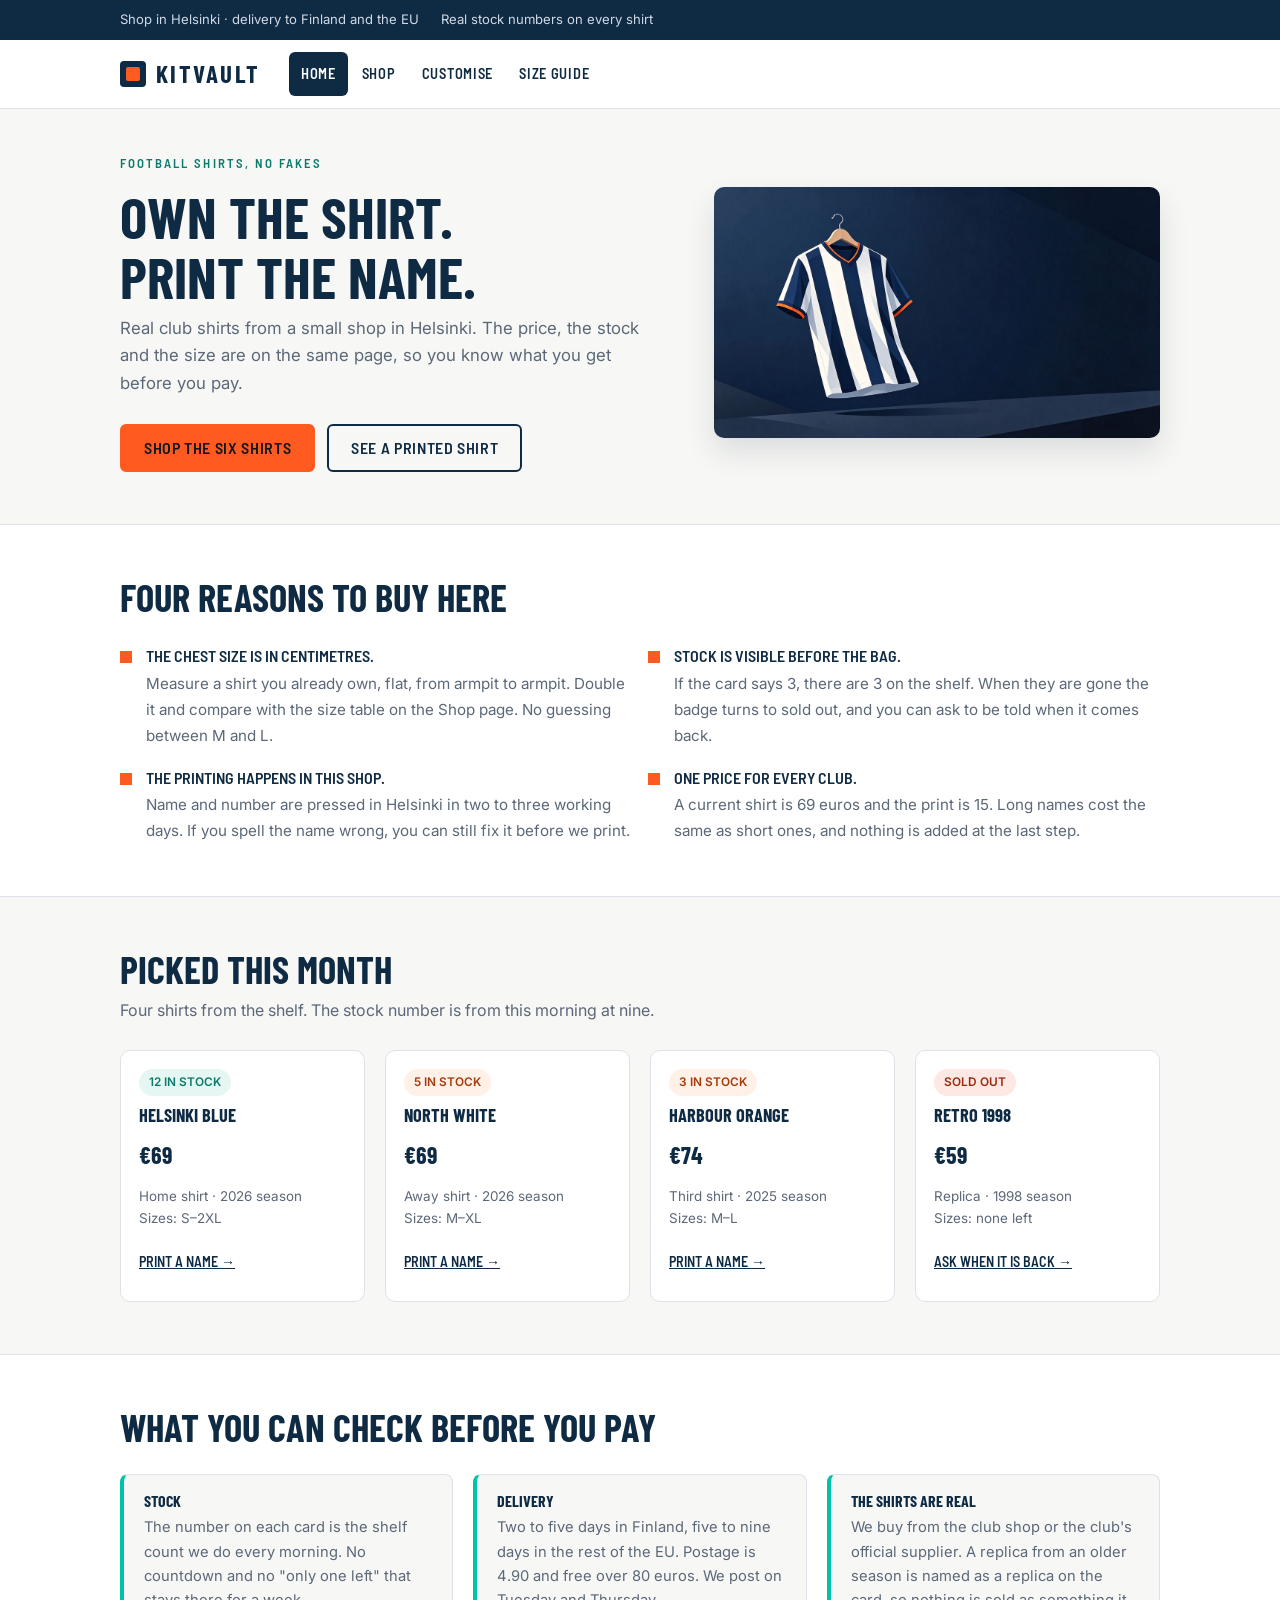
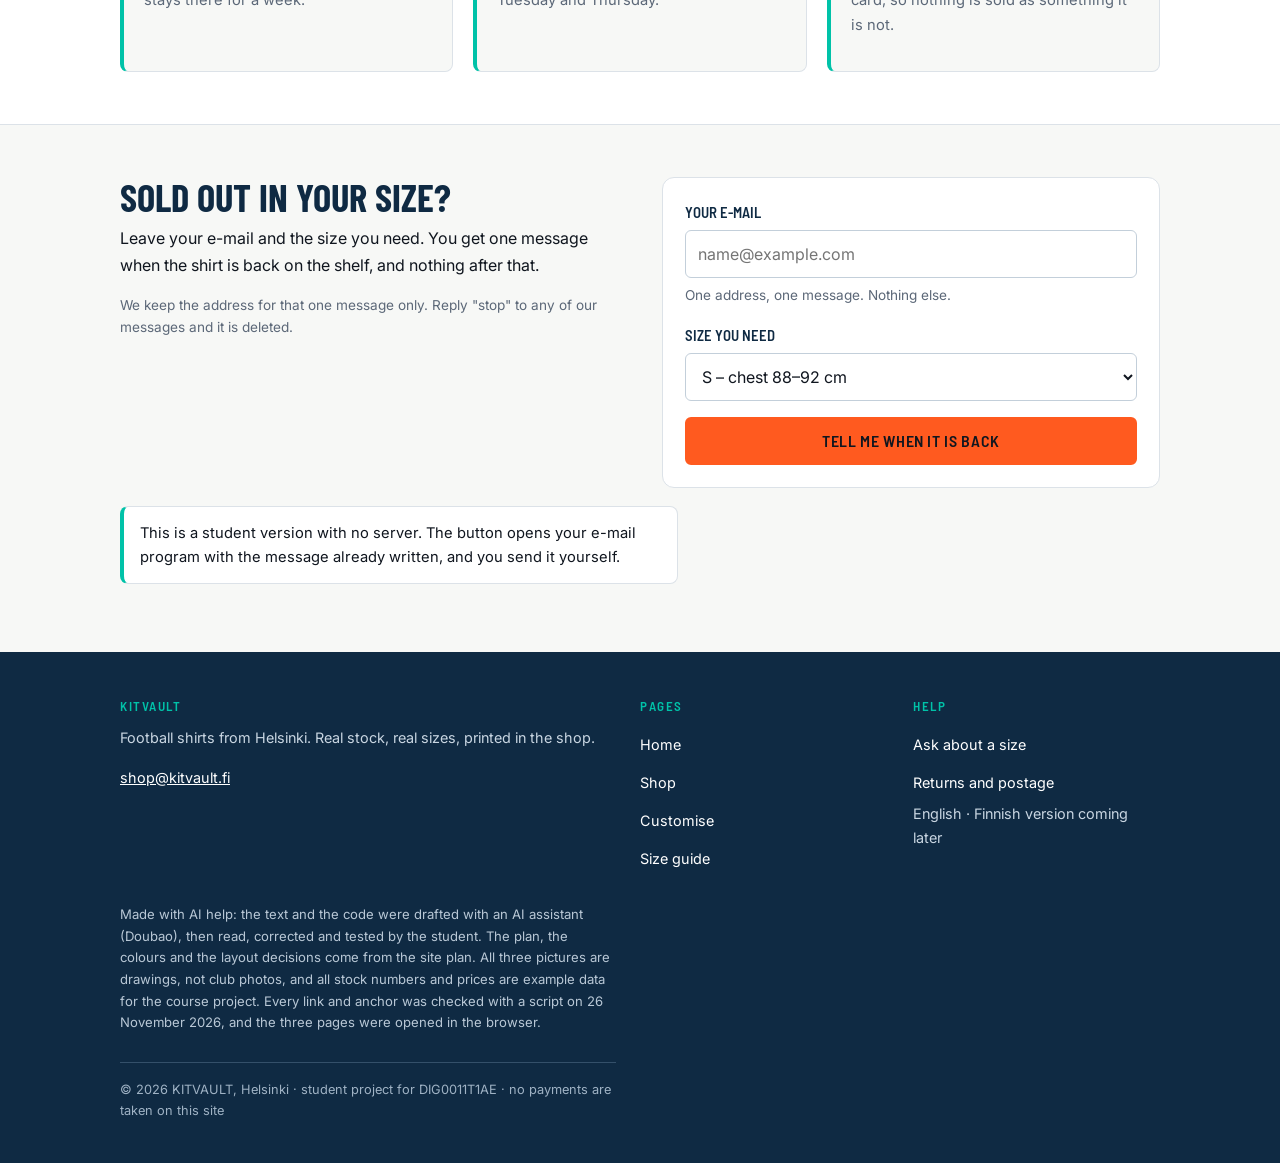
==== index.html @ 1b59f8f9 "Move the site files to the repository root so GitHub Pages serves index.html" ====
<!DOCTYPE html>
<html lang="en">
<head>
  <meta charset="utf-8">
  <meta name="viewport" content="width=device-width, initial-scale=1">

  <!-- The title is what shows in the browser tab and in search results. -->
  <title>KITVAULT | Real football shirts, printed in Helsinki</title>

  <!-- The description is the two lines under a search result. -->
  <meta name="description" content="KITVAULT sells real football shirts from Helsinki. Every card shows the price, the real stock number and the chest size in centimetres, and the name and number are printed on the back.">

  <!-- The fonts are imported at the top of style.css, so no font
       stylesheet here. These two lines only warm up the connection. -->
  <link rel="preconnect" href="https://fonts.googleapis.com">
  <link rel="preconnect" href="https://fonts.gstatic.com" crossorigin>

  <!-- All the styling lives in this one file. -->
  <link rel="stylesheet" href="style.css">
</head>

<body>
  <!-- Only seen when someone presses Tab instead of using a mouse. -->
  <a class="skip-link" href="#main">Skip to content</a>

  <div class="topbar">
    <div class="wrap">
      <span>Shop in Helsinki &#183; delivery to Finland and the EU</span>
      <span>Real stock numbers on every shirt</span>
    </div>
  </div>

  <!-- The header is the same on all three pages. Copy it, change
       only the aria-current part. -->
  <header class="site-header">
    <div class="wrap">
      <a class="brand" href="index.html">
        <span class="brand-mark" aria-hidden="true"></span>
        KITVAULT
      </a>

      <nav class="nav" aria-label="Main menu">
        <ul>
          <li><a href="index.html" aria-current="page">Home</a></li>
          <li><a href="shop.html">Shop</a></li>
          <li><a href="customise.html">Customise</a></li>
          <li><a href="shop.html#size-guide">Size guide</a></li>
        </ul>
      </nav>
    </div>
  </header>

  <main id="main">

    <!-- 1. The first screen: one headline, one sentence, two buttons. -->
    <section class="hero">
      <div class="wrap">
        <div class="hero-text">
          <p class="eyebrow">Football shirts, no fakes</p>
          <h1>Own the shirt.<br>Print the name.</h1>
          <p class="lede">Real club shirts from a small shop in Helsinki. The price, the stock and the size are on the same page, so you know what you get before you pay.</p>

          <div class="hero-actions">
            <a class="btn" href="shop.html">Shop the six shirts</a>
            <a class="btn btn--ghost" href="customise.html">See a printed shirt</a>
          </div>
        </div>

        <div class="hero-media">
          <img src="images/hero-shirt.jpg" width="1200" height="675"
               alt="A navy and white striped football shirt hanging on a wooden hanger">
        </div>
      </div>
    </section>

    <!-- 2. Four reasons to buy here, not a page of adjectives. -->
    <section class="section section--light">
      <div class="wrap">
        <div class="section-head">
          <h2>Four reasons to buy here</h2>
        </div>

        <ul class="reasons">
          <li>
            <strong>The chest size is in centimetres.</strong>
            <span>Measure a shirt you already own, flat, from armpit to armpit. Double it and compare with the size table on the Shop page. No guessing between M and L.</span>
          </li>
          <li>
            <strong>Stock is visible before the bag.</strong>
            <span>If the card says 3, there are 3 on the shelf. When they are gone the badge turns to sold out, and you can ask to be told when it comes back.</span>
          </li>
          <li>
            <strong>The printing happens in this shop.</strong>
            <span>Name and number are pressed in Helsinki in two to three working days. If you spell the name wrong, you can still fix it before we print.</span>
          </li>
          <li>
            <strong>One price for every club.</strong>
            <span>A current shirt is 69 euros and the print is 15. Long names cost the same as short ones, and nothing is added at the last step.</span>
          </li>
        </ul>
      </div>
    </section>

    <!-- 3. Four shirts. Each link goes to the same page, where the order starts. -->
    <section class="section">
      <div class="wrap">
        <div class="section-head">
          <h2>Picked this month</h2>
          <p>Four shirts from the shelf. The stock number is from this morning at nine.</p>
        </div>

        <ul class="cards">
          <li class="card">
            <span class="badge">12 in stock</span>
            <h3>Helsinki Blue</h3>
            <p class="price">&euro;69</p>
            <p class="meta">Home shirt &#183; 2026 season<br>Sizes: S&#8211;2XL</p>
            <a class="card-link" href="customise.html">Print a name &rarr;</a>
          </li>

          <li class="card">
            <span class="badge badge--low">5 in stock</span>
            <h3>North White</h3>
            <p class="price">&euro;69</p>
            <p class="meta">Away shirt &#183; 2026 season<br>Sizes: M&#8211;XL</p>
            <a class="card-link" href="customise.html">Print a name &rarr;</a>
          </li>

          <li class="card">
            <span class="badge badge--low">3 in stock</span>
            <h3>Harbour Orange</h3>
            <p class="price">&euro;74</p>
            <p class="meta">Third shirt &#183; 2025 season<br>Sizes: M&#8211;L</p>
            <a class="card-link" href="customise.html">Print a name &rarr;</a>
          </li>

          <li class="card">
            <span class="badge badge--out">Sold out</span>
            <h3>Retro 1998</h3>
            <p class="price">&euro;59</p>
            <p class="meta">Replica &#183; 1998 season<br>Sizes: none left</p>
            <a class="card-link" href="#back-in-stock">Ask when it is back &rarr;</a>
          </li>
        </ul>
      </div>
    </section>

    <!-- 4. The three questions people write e-mails about. -->
    <section class="section section--light">
      <div class="wrap">
        <div class="section-head">
          <h2>What you can check before you pay</h2>
        </div>

        <ul class="facts">
          <li>
            <h3>Stock</h3>
            <p>The number on each card is the shelf count we do every morning. No countdown and no "only one left" that stays there for a week.</p>
          </li>
          <li>
            <h3>Delivery</h3>
            <p>Two to five days in Finland, five to nine days in the rest of the EU. Postage is 4.90 and free over 80 euros. We post on Tuesday and Thursday.</p>
          </li>
          <li>
            <h3>The shirts are real</h3>
            <p>We buy from the club shop or the club's official supplier. A replica from an older season is named as a replica on the card, so nothing is sold as something it is not.</p>
          </li>
        </ul>
      </div>
    </section>

    <!-- 5. The form for a size that is gone. -->
    <section class="section" id="back-in-stock">
      <div class="wrap form-split">
        <div>
          <h2>Sold out in your size?</h2>
          <p>Leave your e-mail and the size you need. You get one message when the shirt is back on the shelf, and nothing after that.</p>
          <p class="hint">We keep the address for that one message only. Reply "stop" to any of our messages and it is deleted.</p>
        </div>

        <!-- action="mailto:" means the button opens the e-mail app with the
             message ready. There is no server behind this page yet. -->
        <form class="form" action="mailto:shop@kitvault.fi?subject=Tell%20me%20when%20it%20is%20back" method="post" enctype="text/plain">
          <div class="field field--full">
            <label for="email">Your e-mail</label>
            <input type="email" id="email" name="email" required placeholder="name@example.com">
            <p class="hint">One address, one message. Nothing else.</p>
          </div>

          <div class="field field--full">
            <label for="size">Size you need</label>
            <select id="size" name="size">
              <option>S &#8211; chest 88&#8211;92 cm</option>
              <option>M &#8211; chest 96&#8211;100 cm</option>
              <option>L &#8211; chest 104&#8211;108 cm</option>
              <option>XL &#8211; chest 112&#8211;116 cm</option>
              <option>2XL &#8211; chest 120&#8211;124 cm</option>
            </select>
          </div>

          <div class="field field--full">
            <button class="btn" type="submit">Tell me when it is back</button>
          </div>
        </form>
      </div>

      <div class="wrap">
        <p class="notice">This is a student version with no server. The button opens your e-mail program with the message already written, and you send it yourself.</p>
      </div>
    </section>

  </main>

  <footer class="site-footer">
    <div class="wrap">
      <div class="footer-grid">
        <div>
          <p class="footer-title">KITVAULT</p>
          <p>Football shirts from Helsinki. Real stock, real sizes, printed in the shop.</p>
          <p><a href="mailto:shop@kitvault.fi">shop@kitvault.fi</a></p>
        </div>

        <div>
          <p class="footer-title">Pages</p>
          <ul class="footer-links">
            <li><a href="index.html">Home</a></li>
            <li><a href="shop.html">Shop</a></li>
            <li><a href="customise.html">Customise</a></li>
            <li><a href="shop.html#size-guide">Size guide</a></li>
          </ul>
        </div>

        <div>
          <p class="footer-title">Help</p>
          <ul class="footer-links">
            <li><a href="mailto:shop@kitvault.fi?subject=Size%20question">Ask about a size</a></li>
            <li><a href="mailto:shop@kitvault.fi?subject=Return%20or%20postage">Returns and postage</a></li>
            <li>English &#183; Finnish version coming later</li>
          </ul>
        </div>
      </div>

      <p class="made">Made with AI help: the text and the code were drafted with an AI assistant (Doubao), then read, corrected and tested by the student. The plan, the colours and the layout decisions come from the site plan. All three pictures are drawings, not club photos, and all stock numbers and prices are example data for the course project. Every link and anchor was checked with a script on 26 November 2026, and the three pages were opened in the browser.</p>

      <p class="copyright">&copy; 2026 KITVAULT, Helsinki &#183; student project for DIG0011T1AE &#183; no payments are taken on this site</p>
    </div>
  </footer>
</body>
</html>
</content>
---- style.css ----
/* KITVAULT - all the styling for the three pages.
   The colours are written out where they are used:
   navy #0f2a43, teal #00c2a8, orange #ff5a1f,
   paper #f7f8f6, ink #10161f, grey #5c6878, line #dce2e8. */

@import url("https://fonts.googleapis.com/css2?family=Barlow+Condensed:wght@600;700&family=Barlow+Semi+Condensed:wght@600&family=Inter:wght@400;500;600&display=swap");


/* 1. Basics ------------------------------------------------ */
* {
  box-sizing: border-box;
}

body {
  margin: 0;
  background: #f7f8f6;
  color: #10161f;
  font-family: "Inter", Arial, sans-serif;
  font-size: 16px;
  line-height: 1.65;
}

img {
  display: block;
  max-width: 100%;
  height: auto;
}

a {
  color: #0f2a43;
}

h1, h2, h3 {
  margin: 0 0 8px;
  color: #0f2a43;
  font-family: "Barlow Condensed", "Arial Narrow", Arial, sans-serif;
  text-transform: uppercase;
  line-height: 1.05;
}

h1 { font-size: 2.4rem; }
h2 { font-size: 1.8rem; }
h3 { font-size: 1.15rem; }

p {
  margin: 0 0 16px;
  max-width: 62ch;
}

ul, ol {
  margin: 0 0 16px;
  padding-left: 20px;
}

li {
  margin-bottom: 6px;
}

.hint {
  font-size: 0.85rem;
  color: #5c6878;
}


/* 2. Header and menu --------------------------------------- */
.wrap {
  max-width: 1080px;
  margin: 0 auto;
  padding: 0 20px;
}

/* Set away to the left until someone presses Tab. */
.skip-link {
  position: absolute;
  left: -9999px;
  top: 0;
  padding: 12px 18px;
  background: #0f2a43;
  color: #ffffff;
  text-decoration: none;
}

.skip-link:focus {
  left: 12px;
  top: 12px;
}

.topbar {
  background: #0f2a43;
  color: #cfdae5;
  font-size: 0.82rem;
}

.topbar .wrap {
  display: flex;
  flex-wrap: wrap;
  gap: 6px 22px;
  padding-top: 9px;
  padding-bottom: 9px;
}

.site-header {
  position: sticky;
  top: 0;
  background: #ffffff;
  border-bottom: 1px solid #dce2e8;
}

.site-header .wrap {
  display: flex;
  flex-wrap: wrap;
  align-items: center;
  gap: 10px 28px;
  padding-top: 12px;
  padding-bottom: 12px;
}

.brand {
  display: flex;
  align-items: center;
  gap: 10px;
  color: #0f2a43;
  text-decoration: none;
  font-family: "Barlow Condensed", Arial, sans-serif;
  font-size: 1.55rem;
  font-weight: 700;
  letter-spacing: 0.1em;
  text-transform: uppercase;
}

/* The small square, like the label inside a collar. */
.brand-mark {
  position: relative;
  width: 26px;
  height: 26px;
  background: #0f2a43;
  border-radius: 4px;
}

.brand-mark::after {
  content: "";
  position: absolute;
  top: 6px;
  right: 6px;
  bottom: 6px;
  left: 6px;
  background: #ff5a1f;
  border-radius: 2px;
}

.nav {
  flex: 1 1 260px;
}

.nav ul {
  display: flex;
  flex-wrap: wrap;
  gap: 2px;
  margin: 0;
  padding: 0;
  list-style: none;
}

.nav li {
  margin: 0;
}

.nav a {
  display: flex;
  align-items: center;
  min-height: 44px;
  padding: 0 12px;
  color: #0f2a43;
  text-decoration: none;
  font-family: "Barlow Semi Condensed", Arial, sans-serif;
  font-weight: 600;
  font-size: 0.9rem;
  letter-spacing: 0.05em;
  text-transform: uppercase;
}

.nav a:hover {
  background: #f7f8f6;
  border-radius: 6px;
}

/* The page you are looking at gets the navy box. */
.nav a[aria-current="page"] {
  background: #0f2a43;
  color: #ffffff;
  border-radius: 6px;
}

.breadcrumb {
  padding-top: 16px;
  font-size: 0.85rem;
}

.breadcrumb ul {
  display: flex;
  flex-wrap: wrap;
  gap: 8px;
  margin: 0;
  padding: 0;
  list-style: none;
}

.breadcrumb li {
  margin: 0;
  color: #5c6878;
}

.breadcrumb a {
  color: #5c6878;
}


/* 3. Buttons -----------------------------------------------
   A link can look like a button, and a real button can use
   the same class. Both are 48px high so a thumb can hit it. */
.btn {
  display: flex;
  align-items: center;
  justify-content: center;
  min-height: 48px;
  padding: 0 22px;
  border: 2px solid #ff5a1f;
  border-radius: 6px;
  background: #ff5a1f;
  color: #10161f;
  font-family: "Barlow Semi Condensed", Arial, sans-serif;
  font-weight: 600;
  font-size: 1rem;
  letter-spacing: 0.04em;
  text-transform: uppercase;
  text-decoration: none;
  cursor: pointer;
}

.btn:hover {
  background: #e8480c;
  border-color: #e8480c;
  transform: translateY(-2px);
  box-shadow: 0 8px 18px rgba(255, 90, 31, 0.28);
}

.btn:active {
  transform: translateY(1px);
  box-shadow: none;
}

.btn--ghost {
  background: transparent;
  border-color: #0f2a43;
  color: #0f2a43;
}

.btn--ghost:hover {
  background: #0f2a43;
  border-color: #0f2a43;
  color: #ffffff;
  box-shadow: 0 8px 18px rgba(15, 42, 67, 0.22);
}

/* A visible ring for keyboard users. */
a:focus,
button:focus,
input:focus,
select:focus {
  outline: 3px solid #00c2a8;
  outline-offset: 2px;
}


/* 4. The first screen -------------------------------------- */
.hero {
  padding: 44px 0 52px;
}

.hero .wrap {
  display: grid;
  gap: 32px;
}

.hero-media img {
  width: 100%;
  border-radius: 10px;
  box-shadow: 0 14px 30px rgba(16, 22, 31, 0.12);
}

.eyebrow {
  margin-bottom: 12px;
  color: #0a7b6a;
  font-family: "Barlow Semi Condensed", Arial, sans-serif;
  font-weight: 600;
  font-size: 0.8rem;
  letter-spacing: 0.16em;
  text-transform: uppercase;
}

.lede {
  font-size: 1.05rem;
  color: #5c6878;
}

.hero-actions {
  display: flex;
  flex-wrap: wrap;
  gap: 12px;
  margin-top: 26px;
}


/* 5. Sections and cards ------------------------------------ */
.section {
  padding: 52px 0;
}

.section--light {
  background: #ffffff;
  border-top: 1px solid #dce2e8;
  border-bottom: 1px solid #dce2e8;
}

.section-head {
  margin-bottom: 26px;
}

.section-head p {
  color: #5c6878;
}

/* Three facts in a row on a wide screen, one under another
   on a phone. */
.facts {
  display: grid;
  gap: 20px;
  margin: 0;
  padding: 0;
  list-style: none;
}

.facts li {
  margin: 0;
  padding: 18px 20px;
  background: #f7f8f6;
  border: 1px solid #dce2e8;
  border-left: 4px solid #00c2a8;
  border-radius: 8px;
}

.facts h3 {
  margin-bottom: 6px;
  font-size: 1rem;
}

.facts p {
  font-size: 0.92rem;
  color: #5c6878;
}

/* Four reasons, each with an orange square instead of a dot. */
.reasons {
  display: grid;
  gap: 16px;
  margin: 0;
  padding: 0;
  list-style: none;
}

.reasons li {
  position: relative;
  margin: 0;
  padding-left: 26px;
}

.reasons li::before {
  content: "";
  position: absolute;
  left: 0;
  top: 8px;
  width: 12px;
  height: 12px;
  background: #ff5a1f;
}

.reasons strong {
  display: block;
  color: #0f2a43;
  font-family: "Barlow Semi Condensed", Arial, sans-serif;
  font-weight: 600;
  text-transform: uppercase;
}

.reasons span {
  color: #5c6878;
  font-size: 0.95rem;
}

/* The shirt cards. Same box on the home page and the shop page. */
.cards {
  display: grid;
  gap: 20px;
  margin: 0;
  padding: 0;
  list-style: none;
}

.cards li {
  margin: 0;
}

.card {
  height: 100%;
  display: flex;
  flex-direction: column;
  gap: 10px;
  padding: 18px;
  background: #ffffff;
  border: 1px solid #dce2e8;
  border-radius: 10px;
}

.card:hover {
  transform: translateY(-3px);
  box-shadow: 0 12px 26px rgba(16, 22, 31, 0.1);
}

.card h3 {
  margin-bottom: 0;
}

.card .meta {
  margin: 0;
  font-size: 0.84rem;
  color: #5c6878;
}

.card .price {
  margin: 0;
  color: #0f2a43;
  font-family: "Barlow Condensed", Arial, sans-serif;
  font-size: 1.5rem;
  font-weight: 700;
}

.card .card-link {
  margin-top: auto;
  display: flex;
  align-items: center;
  min-height: 44px;
  font-family: "Barlow Semi Condensed", Arial, sans-serif;
  font-weight: 600;
  font-size: 0.88rem;
  text-transform: uppercase;
}

/* Green means plenty, orange means a few, red means gone. */
.badge {
  align-self: flex-start;
  padding: 4px 10px;
  border-radius: 999px;
  background: #e6f7f3;
  color: #0a7b6a;
  font-size: 0.74rem;
  font-weight: 600;
  text-transform: uppercase;
}

.badge--low {
  background: #fff1e8;
  color: #a63a0a;
}

.badge--out {
  background: #fde8e3;
  color: #9b2a0f;
}

/* Round labels under "What we stock". They are a list of what
   we sell, not clickable filters. */
.chips {
  display: flex;
  flex-wrap: wrap;
  gap: 8px;
  margin: 0 0 20px;
  padding: 0;
  list-style: none;
  font-size: 0.85rem;
}

.chips li {
  margin: 0;
  padding: 6px 12px;
  background: #ffffff;
  border: 1px solid #dce2e8;
  border-radius: 999px;
}

.banner-img {
  width: 100%;
  margin-top: 6px;
  border: 1px solid #dce2e8;
  border-radius: 10px;
}

.notice {
  margin-top: 18px;
  padding: 14px 16px;
  background: #ffffff;
  border: 1px solid #dce2e8;
  border-left: 4px solid #00c2a8;
  border-radius: 8px;
  font-size: 0.92rem;
}


/* 6. The size table ---------------------------------------- */
.table-wrap {
  max-width: 100%;
  overflow-x: auto;
  background: #ffffff;
  border: 1px solid #dce2e8;
  border-radius: 10px;
}

table {
  width: 100%;
  min-width: 520px;
  border-collapse: collapse;
  font-size: 0.95rem;
}

caption {
  padding: 12px 16px;
  text-align: left;
  font-size: 0.85rem;
  color: #5c6878;
}

th, td {
  padding: 12px 16px;
  text-align: left;
  border-bottom: 1px solid #dce2e8;
}

thead th {
  background: #0f2a43;
  color: #ffffff;
  font-family: "Barlow Semi Condensed", Arial, sans-serif;
  font-size: 0.84rem;
  font-weight: 600;
  text-transform: uppercase;
}

tbody tr:nth-child(even) {
  background: #fafbfa;
}


/* 7. Forms ------------------------------------------------- */
.form {
  display: grid;
  gap: 16px;
  padding: 22px;
  background: #ffffff;
  border: 1px solid #dce2e8;
  border-radius: 12px;
}

.field {
  display: grid;
  gap: 6px;
}

.field--full {
  grid-column: 1 / -1;
}

.field label {
  color: #0f2a43;
  font-family: "Barlow Semi Condensed", Arial, sans-serif;
  font-weight: 600;
  font-size: 0.92rem;
  text-transform: uppercase;
}

.field input,
.field select {
  width: 100%;
  min-height: 48px;
  padding: 0 12px;
  border: 1px solid #c3cfda;
  border-radius: 6px;
  background: #ffffff;
  color: #10161f;
  font-family: inherit;
  font-size: 16px;
}

.field .hint {
  margin: 0;
}

.form .btn {
  width: 100%;
}

/* The prices are written in the HTML. Nothing is calculated,
   because that would need JavaScript. */
.price-box {
  padding: 16px 18px;
  background: #f7f8f6;
  border: 1px solid #dce2e8;
  border-left: 4px solid #ff5a1f;
  border-radius: 8px;
}

.price-row {
  display: flex;
  justify-content: space-between;
  gap: 16px;
  margin: 0;
  padding: 8px 0;
  border-bottom: 1px dashed #dce2e8;
  font-size: 0.95rem;
}

.price-row--total {
  margin-top: 6px;
  padding-top: 12px;
  border-bottom: none;
  border-top: 2px solid #0f2a43;
  color: #0f2a43;
  font-family: "Barlow Condensed", Arial, sans-serif;
  font-size: 1.3rem;
  font-weight: 700;
  text-transform: uppercase;
}

/* Four steps. The number in the circle is a span in the HTML. */
.steps {
  margin: 0 0 24px;
  padding: 0;
  list-style: none;
}

.steps li {
  position: relative;
  margin: 0 0 12px;
  padding-left: 44px;
  color: #5c6878;
  font-size: 0.95rem;
}

.steps .num {
  position: absolute;
  left: 0;
  top: 0;
  width: 30px;
  height: 30px;
  background: #0f2a43;
  border-radius: 50%;
  color: #ffffff;
  text-align: center;
  line-height: 30px;
  font-family: "Barlow Semi Condensed", Arial, sans-serif;
  font-weight: 600;
  font-size: 0.9rem;
}

.steps strong {
  color: #10161f;
}

/* One column on a phone, two on a wide screen. */
.split,
.form-split {
  display: grid;
  gap: 32px;
}


/* 8. Footer ------------------------------------------------ */
.site-footer {
  padding: 44px 0 26px;
  background: #0f2a43;
  color: #c9d6e2;
  font-size: 0.9rem;
}

.site-footer a {
  color: #ffffff;
}

.footer-grid {
  display: grid;
  gap: 26px;
}

.footer-title {
  margin-bottom: 8px;
  color: #00c2a8;
  font-family: "Barlow Semi Condensed", Arial, sans-serif;
  font-weight: 600;
  font-size: 0.82rem;
  letter-spacing: 0.12em;
  text-transform: uppercase;
}

.footer-links {
  margin: 0;
  padding: 0;
  list-style: none;
}

.footer-links li {
  margin: 0;
}

.footer-links a {
  display: flex;
  align-items: center;
  min-height: 38px;
  text-decoration: none;
}

.footer-links a:hover {
  text-decoration: underline;
}

/* Says how the site was made, and that the pictures and the
   stock numbers are examples. */
.made {
  margin-top: 26px;
  font-size: 0.82rem;
  color: #b9c8d6;
}

.copyright {
  margin-top: 28px;
  padding-top: 16px;
  border-top: 1px solid #34506a;
  font-size: 0.8rem;
  color: #9fb2c4;
}


/* 9. Wider screens -----------------------------------------
   Everything above is the phone layout: one column. These
   rules only change things when the window is wider. */
@media (min-width: 600px) {
  .cards {
    grid-template-columns: 1fr 1fr;
  }
}

@media (min-width: 640px) {
  .form {
    grid-template-columns: 1fr 1fr;
  }
}

@media (min-width: 720px) {
  .facts {
    grid-template-columns: 1fr 1fr 1fr;
  }
  .footer-grid {
    grid-template-columns: 2fr 1fr;
  }
}

@media (min-width: 760px) {
  .reasons {
    grid-template-columns: 1fr 1fr;
  }
  .footer-grid {
    grid-template-columns: 2fr 1fr 1fr;
  }
}

@media (min-width: 880px) {
  h1 { font-size: 3.6rem; }
  h2 { font-size: 2.4rem; }

  .hero .wrap {
    grid-template-columns: 1.1fr 0.9fr;
    align-items: center;
    gap: 48px;
  }

  .split,
  .form-split {
    grid-template-columns: 1fr 1fr;
    gap: 44px;
    align-items: start;
  }
}

@media (min-width: 1000px) {
  .cards {
    grid-template-columns: 1fr 1fr 1fr 1fr;
  }
}

/* If someone asked the computer to slow things down, the
   site holds still. */
@media (prefers-reduced-motion: reduce) {
  .card:hover,
  .btn:hover,
  .btn:active {
    transform: none;
  }
}

/* Keeps a heading clear of the menu when a link jumps to it. */
section[id] {
  scroll-margin-top: 80px;
}
</content>
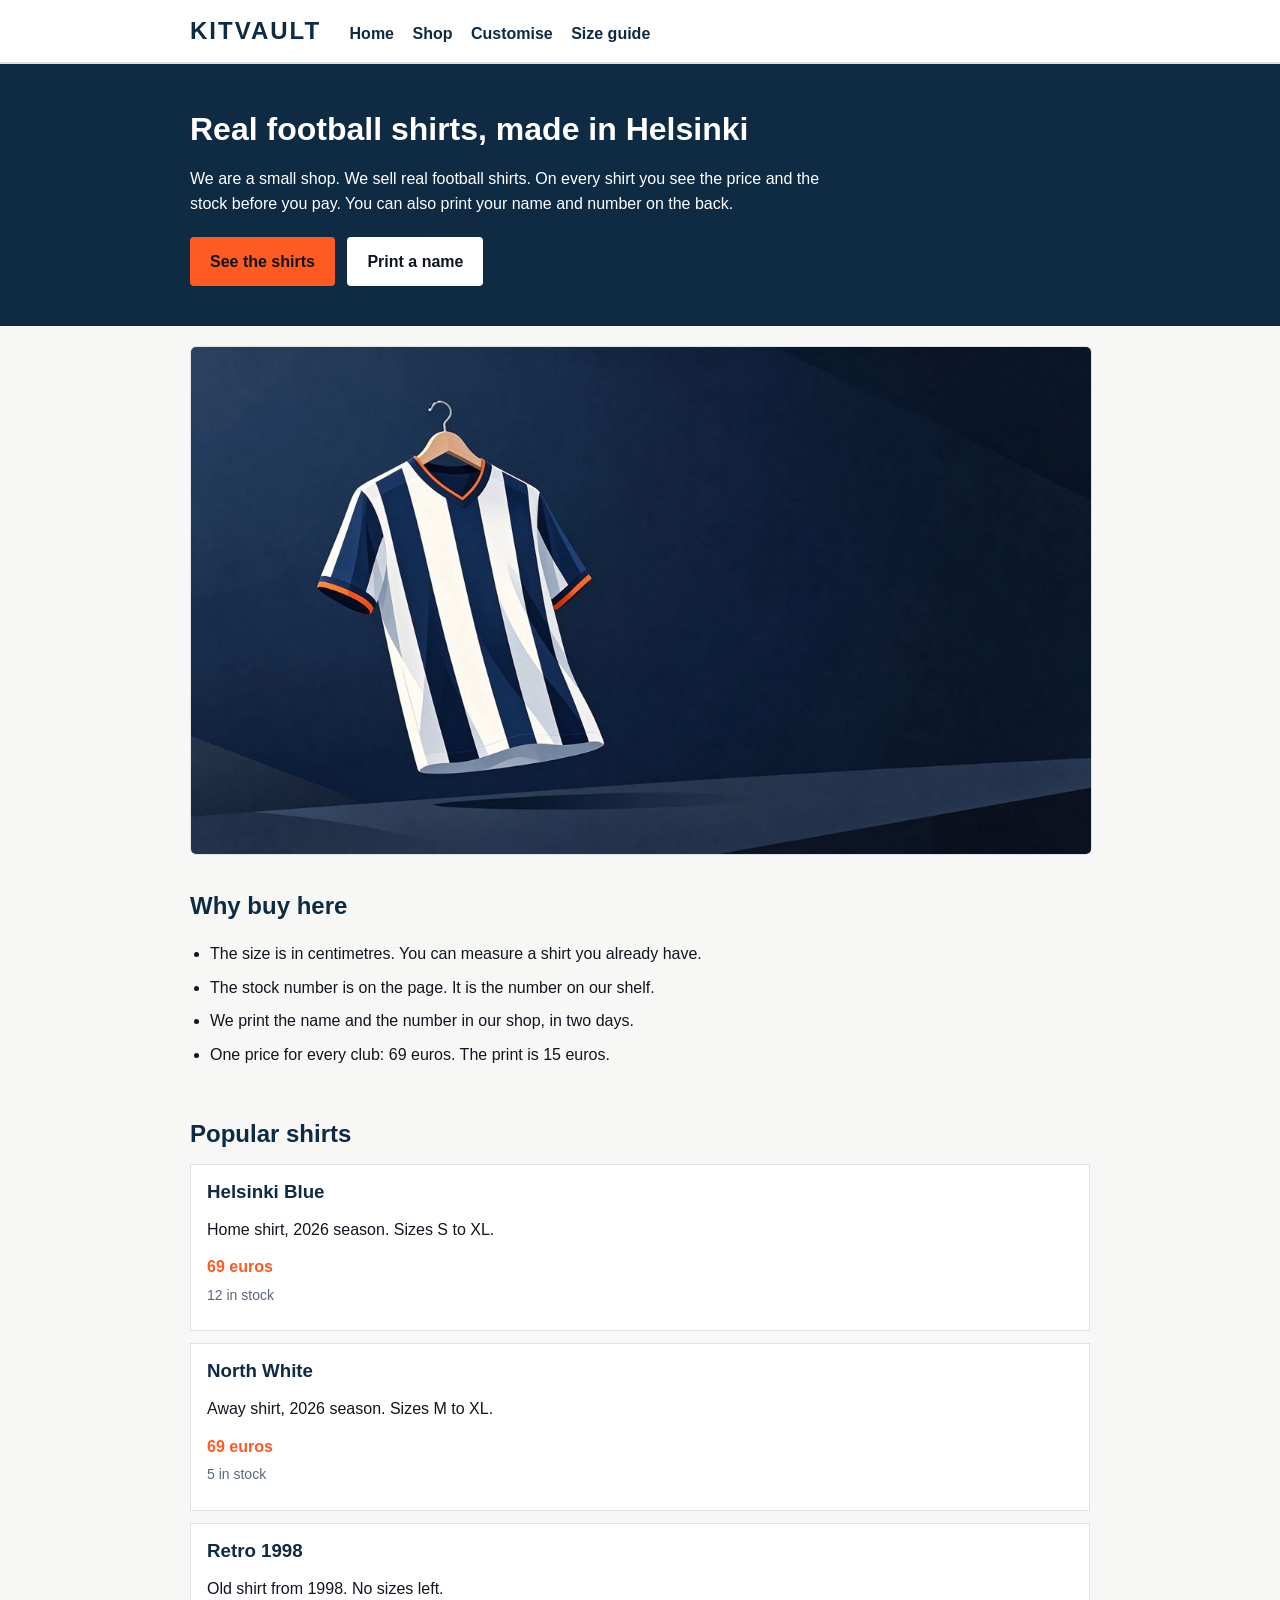
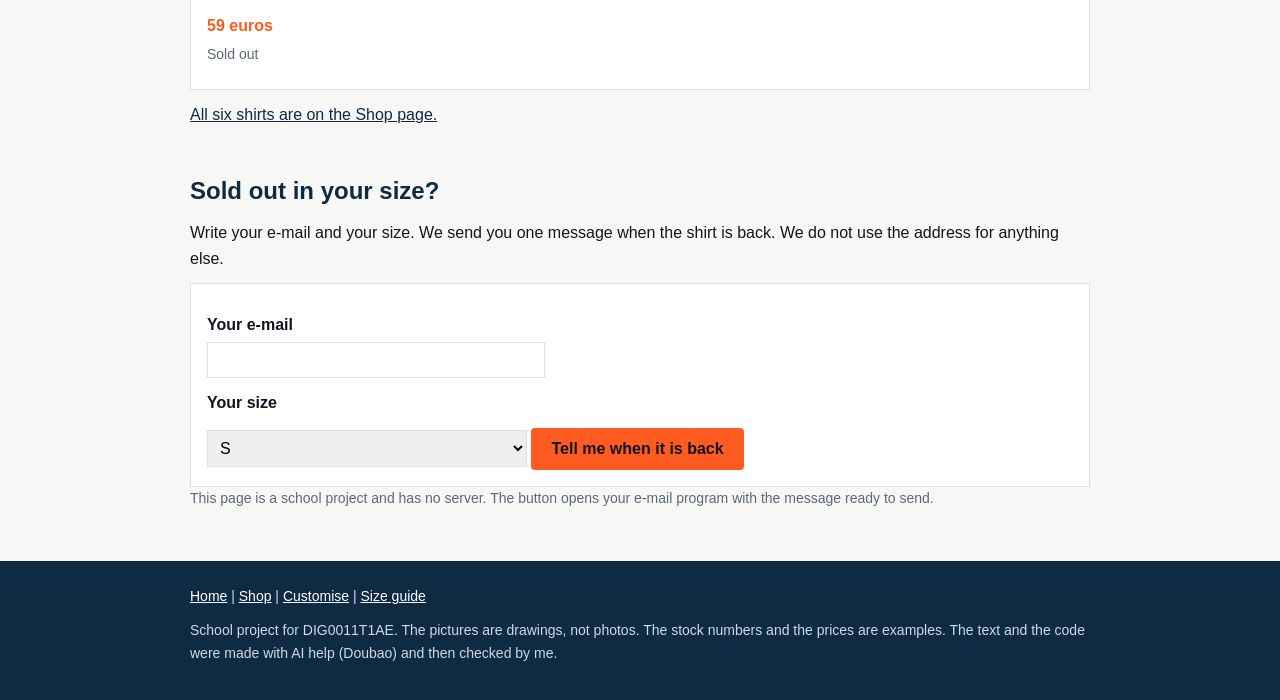
==== commit 745677c3: "Add files via upload" ====
--- a/index.html
+++ b/index.html
@@ -4,247 +4,111 @@
   <meta charset="utf-8">
   <meta name="viewport" content="width=device-width, initial-scale=1">
 
-  <!-- The title is what shows in the browser tab and in search results. -->
-  <title>KITVAULT | Real football shirts, printed in Helsinki</title>
+  <title>KITVAULT - Football Shirts in Helsinki</title>
+  <meta name="description" content="KITVAULT is a small football shirt shop in Helsinki. Every shirt shows the price, the real stock and the size in centimetres, and you can print a name and number on the back.">
 
-  <!-- The description is the two lines under a search result. -->
-  <meta name="description" content="KITVAULT sells real football shirts from Helsinki. Every card shows the price, the real stock number and the chest size in centimetres, and the name and number are printed on the back.">
-
-  <!-- The fonts are imported at the top of style.css, so no font
-       stylesheet here. These two lines only warm up the connection. -->
-  <link rel="preconnect" href="https://fonts.googleapis.com">
-  <link rel="preconnect" href="https://fonts.gstatic.com" crossorigin>
-
-  <!-- All the styling lives in this one file. -->
   <link rel="stylesheet" href="style.css">
 </head>
 
 <body>
-  <!-- Only seen when someone presses Tab instead of using a mouse. -->
-  <a class="skip-link" href="#main">Skip to content</a>
 
-  <div class="topbar">
-    <div class="wrap">
-      <span>Shop in Helsinki &#183; delivery to Finland and the EU</span>
-      <span>Real stock numbers on every shirt</span>
+  <div class="header">
+    <div class="container">
+      <div class="logo">KITVAULT</div>
+      <ul class="menu">
+        <li><a href="index.html">Home</a></li>
+        <li><a href="shop.html">Shop</a></li>
+        <li><a href="customise.html">Customise</a></li>
+        <li><a href="shop.html#size-guide">Size guide</a></li>
+      </ul>
     </div>
   </div>
 
-  <!-- The header is the same on all three pages. Copy it, change
-       only the aria-current part. -->
-  <header class="site-header">
-    <div class="wrap">
-      <a class="brand" href="index.html">
-        <span class="brand-mark" aria-hidden="true"></span>
-        KITVAULT
-      </a>
+  <div class="hero">
+    <div class="container">
+      <h1>Real football shirts, made in Helsinki</h1>
+      <p>We are a small shop. We sell real football shirts. On every shirt you see the price and the stock before you pay. You can also print your name and number on the back.</p>
+      <a class="button" href="shop.html">See the shirts</a>
+      <a class="button button2" href="customise.html">Print a name</a>
+    </div>
+  </div>
 
-      <nav class="nav" aria-label="Main menu">
-        <ul>
-          <li><a href="index.html" aria-current="page">Home</a></li>
-          <li><a href="shop.html">Shop</a></li>
-          <li><a href="customise.html">Customise</a></li>
-          <li><a href="shop.html#size-guide">Size guide</a></li>
-        </ul>
-      </nav>
+  <div class="container">
+
+    <img class="picture" src="images/hero-shirt.jpg" alt="A blue and white football shirt on a hanger">
+
+    <div class="section">
+      <h2>Why buy here</h2>
+      <ul class="reasons">
+        <li>The size is in centimetres. You can measure a shirt you already have.</li>
+        <li>The stock number is on the page. It is the number on our shelf.</li>
+        <li>We print the name and the number in our shop, in two days.</li>
+        <li>One price for every club: 69 euros. The print is 15 euros.</li>
+      </ul>
     </div>
-  </header>
 
-  <main id="main">
+    <div class="section">
+      <h2>Popular shirts</h2>
 
-    <!-- 1. The first screen: one headline, one sentence, two buttons. -->
-    <section class="hero">
-      <div class="wrap">
-        <div class="hero-text">
-          <p class="eyebrow">Football shirts, no fakes</p>
-          <h1>Own the shirt.<br>Print the name.</h1>
-          <p class="lede">Real club shirts from a small shop in Helsinki. The price, the stock and the size are on the same page, so you know what you get before you pay.</p>
-
-          <div class="hero-actions">
-            <a class="btn" href="shop.html">Shop the six shirts</a>
-            <a class="btn btn--ghost" href="customise.html">See a printed shirt</a>
-          </div>
-        </div>
-
-        <div class="hero-media">
-          <img src="images/hero-shirt.jpg" width="1200" height="675"
-               alt="A navy and white striped football shirt hanging on a wooden hanger">
-        </div>
-      </div>
-    </section>
-
-    <!-- 2. Four reasons to buy here, not a page of adjectives. -->
-    <section class="section section--light">
-      <div class="wrap">
-        <div class="section-head">
-          <h2>Four reasons to buy here</h2>
-        </div>
-
-        <ul class="reasons">
-          <li>
-            <strong>The chest size is in centimetres.</strong>
-            <span>Measure a shirt you already own, flat, from armpit to armpit. Double it and compare with the size table on the Shop page. No guessing between M and L.</span>
-          </li>
-          <li>
-            <strong>Stock is visible before the bag.</strong>
-            <span>If the card says 3, there are 3 on the shelf. When they are gone the badge turns to sold out, and you can ask to be told when it comes back.</span>
-          </li>
-          <li>
-            <strong>The printing happens in this shop.</strong>
-            <span>Name and number are pressed in Helsinki in two to three working days. If you spell the name wrong, you can still fix it before we print.</span>
-          </li>
-          <li>
-            <strong>One price for every club.</strong>
-            <span>A current shirt is 69 euros and the print is 15. Long names cost the same as short ones, and nothing is added at the last step.</span>
-          </li>
-        </ul>
-      </div>
-    </section>
-
-    <!-- 3. Four shirts. Each link goes to the same page, where the order starts. -->
-    <section class="section">
-      <div class="wrap">
-        <div class="section-head">
-          <h2>Picked this month</h2>
-          <p>Four shirts from the shelf. The stock number is from this morning at nine.</p>
-        </div>
-
-        <ul class="cards">
-          <li class="card">
-            <span class="badge">12 in stock</span>
-            <h3>Helsinki Blue</h3>
-            <p class="price">&euro;69</p>
-            <p class="meta">Home shirt &#183; 2026 season<br>Sizes: S&#8211;2XL</p>
-            <a class="card-link" href="customise.html">Print a name &rarr;</a>
-          </li>
-
-          <li class="card">
-            <span class="badge badge--low">5 in stock</span>
-            <h3>North White</h3>
-            <p class="price">&euro;69</p>
-            <p class="meta">Away shirt &#183; 2026 season<br>Sizes: M&#8211;XL</p>
-            <a class="card-link" href="customise.html">Print a name &rarr;</a>
-          </li>
-
-          <li class="card">
-            <span class="badge badge--low">3 in stock</span>
-            <h3>Harbour Orange</h3>
-            <p class="price">&euro;74</p>
-            <p class="meta">Third shirt &#183; 2025 season<br>Sizes: M&#8211;L</p>
-            <a class="card-link" href="customise.html">Print a name &rarr;</a>
-          </li>
-
-          <li class="card">
-            <span class="badge badge--out">Sold out</span>
-            <h3>Retro 1998</h3>
-            <p class="price">&euro;59</p>
-            <p class="meta">Replica &#183; 1998 season<br>Sizes: none left</p>
-            <a class="card-link" href="#back-in-stock">Ask when it is back &rarr;</a>
-          </li>
-        </ul>
-      </div>
-    </section>
-
-    <!-- 4. The three questions people write e-mails about. -->
-    <section class="section section--light">
-      <div class="wrap">
-        <div class="section-head">
-          <h2>What you can check before you pay</h2>
-        </div>
-
-        <ul class="facts">
-          <li>
-            <h3>Stock</h3>
-            <p>The number on each card is the shelf count we do every morning. No countdown and no "only one left" that stays there for a week.</p>
-          </li>
-          <li>
-            <h3>Delivery</h3>
-            <p>Two to five days in Finland, five to nine days in the rest of the EU. Postage is 4.90 and free over 80 euros. We post on Tuesday and Thursday.</p>
-          </li>
-          <li>
-            <h3>The shirts are real</h3>
-            <p>We buy from the club shop or the club's official supplier. A replica from an older season is named as a replica on the card, so nothing is sold as something it is not.</p>
-          </li>
-        </ul>
-      </div>
-    </section>
-
-    <!-- 5. The form for a size that is gone. -->
-    <section class="section" id="back-in-stock">
-      <div class="wrap form-split">
-        <div>
-          <h2>Sold out in your size?</h2>
-          <p>Leave your e-mail and the size you need. You get one message when the shirt is back on the shelf, and nothing after that.</p>
-          <p class="hint">We keep the address for that one message only. Reply "stop" to any of our messages and it is deleted.</p>
-        </div>
-
-        <!-- action="mailto:" means the button opens the e-mail app with the
-             message ready. There is no server behind this page yet. -->
-        <form class="form" action="mailto:shop@kitvault.fi?subject=Tell%20me%20when%20it%20is%20back" method="post" enctype="text/plain">
-          <div class="field field--full">
-            <label for="email">Your e-mail</label>
-            <input type="email" id="email" name="email" required placeholder="name@example.com">
-            <p class="hint">One address, one message. Nothing else.</p>
-          </div>
-
-          <div class="field field--full">
-            <label for="size">Size you need</label>
-            <select id="size" name="size">
-              <option>S &#8211; chest 88&#8211;92 cm</option>
-              <option>M &#8211; chest 96&#8211;100 cm</option>
-              <option>L &#8211; chest 104&#8211;108 cm</option>
-              <option>XL &#8211; chest 112&#8211;116 cm</option>
-              <option>2XL &#8211; chest 120&#8211;124 cm</option>
-            </select>
-          </div>
-
-          <div class="field field--full">
-            <button class="btn" type="submit">Tell me when it is back</button>
-          </div>
-        </form>
+      <div class="product">
+        <h3>Helsinki Blue</h3>
+        <p>Home shirt, 2026 season. Sizes S to XL.</p>
+        <p class="price">69 euros</p>
+        <p class="small">12 in stock</p>
       </div>
 
-      <div class="wrap">
-        <p class="notice">This is a student version with no server. The button opens your e-mail program with the message already written, and you send it yourself.</p>
-      </div>
-    </section>
-
-  </main>
-
-  <footer class="site-footer">
-    <div class="wrap">
-      <div class="footer-grid">
-        <div>
-          <p class="footer-title">KITVAULT</p>
-          <p>Football shirts from Helsinki. Real stock, real sizes, printed in the shop.</p>
-          <p><a href="mailto:shop@kitvault.fi">shop@kitvault.fi</a></p>
-        </div>
-
-        <div>
-          <p class="footer-title">Pages</p>
-          <ul class="footer-links">
-            <li><a href="index.html">Home</a></li>
-            <li><a href="shop.html">Shop</a></li>
-            <li><a href="customise.html">Customise</a></li>
-            <li><a href="shop.html#size-guide">Size guide</a></li>
-          </ul>
-        </div>
-
-        <div>
-          <p class="footer-title">Help</p>
-          <ul class="footer-links">
-            <li><a href="mailto:shop@kitvault.fi?subject=Size%20question">Ask about a size</a></li>
-            <li><a href="mailto:shop@kitvault.fi?subject=Return%20or%20postage">Returns and postage</a></li>
-            <li>English &#183; Finnish version coming later</li>
-          </ul>
-        </div>
+      <div class="product">
+        <h3>North White</h3>
+        <p>Away shirt, 2026 season. Sizes M to XL.</p>
+        <p class="price">69 euros</p>
+        <p class="small">5 in stock</p>
       </div>
 
-      <p class="made">Made with AI help: the text and the code were drafted with an AI assistant (Doubao), then read, corrected and tested by the student. The plan, the colours and the layout decisions come from the site plan. All three pictures are drawings, not club photos, and all stock numbers and prices are example data for the course project. Every link and anchor was checked with a script on 26 November 2026, and the three pages were opened in the browser.</p>
+      <div class="product">
+        <h3>Retro 1998</h3>
+        <p>Old shirt from 1998. No sizes left.</p>
+        <p class="price">59 euros</p>
+        <p class="small">Sold out</p>
+      </div>
 
-      <p class="copyright">&copy; 2026 KITVAULT, Helsinki &#183; student project for DIG0011T1AE &#183; no payments are taken on this site</p>
+      <p><a href="shop.html">All six shirts are on the Shop page.</a></p>
     </div>
-  </footer>
+
+    <div class="section">
+      <h2>Sold out in your size?</h2>
+      <p>Write your e-mail and your size. We send you one message when the shirt is back. We do not use the address for anything else.</p>
+
+      <form action="mailto:shop@kitvault.fi" method="post" enctype="text/plain">
+        <label for="email">Your e-mail</label>
+        <input type="email" id="email" name="email" required>
+
+        <label for="size">Your size</label>
+        <select id="size" name="size">
+          <option>S</option>
+          <option>M</option>
+          <option>L</option>
+          <option>XL</option>
+        </select>
+
+        <button class="button" type="submit">Tell me when it is back</button>
+      </form>
+
+      <p class="small">This page is a school project and has no server. The button opens your e-mail program with the message ready to send.</p>
+    </div>
+
+  </div>
+
+  <div class="footer">
+    <div class="container">
+      <p>
+        <a href="index.html">Home</a> |
+        <a href="shop.html">Shop</a> |
+        <a href="customise.html">Customise</a> |
+        <a href="shop.html#size-guide">Size guide</a>
+      </p>
+      <p>School project for DIG0011T1AE. The pictures are drawings, not photos. The stock numbers and the prices are examples. The text and the code were made with AI help (Doubao) and then checked by me.</p>
+    </div>
+  </div>
+
 </body>
 </html>
-</content>
--- a/style.css
+++ b/style.css
@@ -1,820 +1,244 @@
-/* KITVAULT - all the styling for the three pages.
-   The colours are written out where they are used:
-   navy #0f2a43, teal #00c2a8, orange #ff5a1f,
-   paper #f7f8f6, ink #10161f, grey #5c6878, line #dce2e8. */
-
-@import url("https://fonts.googleapis.com/css2?family=Barlow+Condensed:wght@600;700&family=Barlow+Semi+Condensed:wght@600&family=Inter:wght@400;500;600&display=swap");
-
-
-/* 1. Basics ------------------------------------------------ */
-* {
-  box-sizing: border-box;
-}
+/* style.css
+   This is the only stylesheet for the three pages.
+   Colours: dark blue #0f2a43, orange #ff5a1f,
+   light background #f7f8f6, dark text #10161f,
+   grey text #5c6878, light line #dce2e8. */
 
 body {
   margin: 0;
-  background: #f7f8f6;
+  background-color: #f7f8f6;
   color: #10161f;
-  font-family: "Inter", Arial, sans-serif;
+  font-family: Arial, Helvetica, sans-serif;
   font-size: 16px;
-  line-height: 1.65;
+  line-height: 1.6;
+}
+
+h1, h2, h3 {
+  color: #0f2a43;
+  margin-top: 0;
+  margin-bottom: 10px;
+}
+
+p {
+  margin-top: 0;
+  margin-bottom: 12px;
+}
+
+a {
+  color: #0f2a43;
 }
 
 img {
-  display: block;
   max-width: 100%;
-  height: auto;
-}
-
-a {
-  color: #0f2a43;
-}
-
-h1, h2, h3 {
-  margin: 0 0 8px;
-  color: #0f2a43;
-  font-family: "Barlow Condensed", "Arial Narrow", Arial, sans-serif;
-  text-transform: uppercase;
-  line-height: 1.05;
-}
-
-h1 { font-size: 2.4rem; }
-h2 { font-size: 1.8rem; }
-h3 { font-size: 1.15rem; }
-
-p {
-  margin: 0 0 16px;
-  max-width: 62ch;
-}
-
-ul, ol {
-  margin: 0 0 16px;
+}
+
+/* The box in the middle of the page. */
+.container {
+  width: 900px;
+  max-width: 100%;
+  margin-left: auto;
+  margin-right: auto;
   padding-left: 20px;
-}
-
-li {
-  margin-bottom: 6px;
-}
-
-.hint {
-  font-size: 0.85rem;
-  color: #5c6878;
-}
-
-
-/* 2. Header and menu --------------------------------------- */
-.wrap {
-  max-width: 1080px;
-  margin: 0 auto;
-  padding: 0 20px;
-}
-
-/* Set away to the left until someone presses Tab. */
-.skip-link {
-  position: absolute;
-  left: -9999px;
-  top: 0;
-  padding: 12px 18px;
-  background: #0f2a43;
-  color: #ffffff;
-  text-decoration: none;
-}
-
-.skip-link:focus {
-  left: 12px;
-  top: 12px;
-}
-
-.topbar {
-  background: #0f2a43;
-  color: #cfdae5;
-  font-size: 0.82rem;
-}
-
-.topbar .wrap {
-  display: flex;
-  flex-wrap: wrap;
-  gap: 6px 22px;
-  padding-top: 9px;
-  padding-bottom: 9px;
-}
-
-.site-header {
-  position: sticky;
-  top: 0;
-  background: #ffffff;
-  border-bottom: 1px solid #dce2e8;
-}
-
-.site-header .wrap {
-  display: flex;
-  flex-wrap: wrap;
-  align-items: center;
-  gap: 10px 28px;
+  padding-right: 20px;
+}
+
+/* The white bar at the top with the logo and the menu. */
+.header {
+  background-color: #ffffff;
+  border-bottom: 2px solid #dce2e8;
   padding-top: 12px;
   padding-bottom: 12px;
 }
 
-.brand {
-  display: flex;
-  align-items: center;
-  gap: 10px;
-  color: #0f2a43;
-  text-decoration: none;
-  font-family: "Barlow Condensed", Arial, sans-serif;
-  font-size: 1.55rem;
-  font-weight: 700;
-  letter-spacing: 0.1em;
-  text-transform: uppercase;
-}
-
-/* The small square, like the label inside a collar. */
-.brand-mark {
-  position: relative;
-  width: 26px;
-  height: 26px;
-  background: #0f2a43;
-  border-radius: 4px;
-}
-
-.brand-mark::after {
-  content: "";
-  position: absolute;
-  top: 6px;
-  right: 6px;
-  bottom: 6px;
-  left: 6px;
-  background: #ff5a1f;
-  border-radius: 2px;
-}
-
-.nav {
-  flex: 1 1 260px;
-}
-
-.nav ul {
-  display: flex;
-  flex-wrap: wrap;
-  gap: 2px;
+.logo {
+  display: inline-block;
+  margin-right: 24px;
+  color: #0f2a43;
+  font-size: 24px;
+  font-weight: bold;
+  letter-spacing: 2px;
+}
+
+.menu {
+  display: inline-block;
   margin: 0;
   padding: 0;
   list-style: none;
 }
 
-.nav li {
-  margin: 0;
-}
-
-.nav a {
-  display: flex;
-  align-items: center;
-  min-height: 44px;
-  padding: 0 12px;
+.menu li {
+  display: inline-block;
+  margin-right: 14px;
+}
+
+.menu a {
   color: #0f2a43;
   text-decoration: none;
-  font-family: "Barlow Semi Condensed", Arial, sans-serif;
-  font-weight: 600;
-  font-size: 0.9rem;
-  letter-spacing: 0.05em;
-  text-transform: uppercase;
-}
-
-.nav a:hover {
-  background: #f7f8f6;
+  font-weight: bold;
+}
+
+.menu a:hover {
+  color: #ff5a1f;
+}
+
+/* The big blue box on the home page. */
+.hero {
+  background-color: #0f2a43;
+  color: #ffffff;
+  padding-top: 40px;
+  padding-bottom: 40px;
+}
+
+.hero h1 {
+  color: #ffffff;
+  font-size: 32px;
+}
+
+.hero p {
+  width: 640px;
+  max-width: 100%;
+}
+
+/* Buttons. A link can look like a button too. */
+.button {
+  display: inline-block;
+  margin-top: 8px;
+  margin-right: 8px;
+  padding: 12px 20px;
+  background-color: #ff5a1f;
+  color: #10161f;
+  text-decoration: none;
+  font-weight: bold;
+  font-size: 16px;
+  border: none;
+  border-radius: 4px;
+  cursor: pointer;
+}
+
+.button:hover {
+  background-color: #e8480c;
+}
+
+.button2 {
+  background-color: #ffffff;
+}
+
+.button2:hover {
+  background-color: #dce2e8;
+}
+
+/* One part of the page. */
+.section {
+  padding-top: 24px;
+  padding-bottom: 8px;
+}
+
+/* The list of reasons. */
+.reasons {
+  padding-left: 20px;
+}
+
+.reasons li {
+  margin-bottom: 8px;
+}
+
+/* The picture that every page has. */
+.picture {
+  display: block;
+  margin-top: 20px;
+  margin-bottom: 8px;
+  border: 1px solid #dce2e8;
   border-radius: 6px;
 }
 
-/* The page you are looking at gets the navy box. */
-.nav a[aria-current="page"] {
-  background: #0f2a43;
-  color: #ffffff;
-  border-radius: 6px;
-}
-
-.breadcrumb {
-  padding-top: 16px;
-  font-size: 0.85rem;
-}
-
-.breadcrumb ul {
-  display: flex;
-  flex-wrap: wrap;
-  gap: 8px;
-  margin: 0;
-  padding: 0;
-  list-style: none;
-}
-
-.breadcrumb li {
-  margin: 0;
+/* Small grey text under a picture or a form. */
+.small {
   color: #5c6878;
-}
-
-.breadcrumb a {
-  color: #5c6878;
-}
-
-
-/* 3. Buttons -----------------------------------------------
-   A link can look like a button, and a real button can use
-   the same class. Both are 48px high so a thumb can hit it. */
-.btn {
-  display: flex;
-  align-items: center;
-  justify-content: center;
-  min-height: 48px;
-  padding: 0 22px;
-  border: 2px solid #ff5a1f;
-  border-radius: 6px;
-  background: #ff5a1f;
-  color: #10161f;
-  font-family: "Barlow Semi Condensed", Arial, sans-serif;
-  font-weight: 600;
-  font-size: 1rem;
-  letter-spacing: 0.04em;
-  text-transform: uppercase;
-  text-decoration: none;
-  cursor: pointer;
-}
-
-.btn:hover {
-  background: #e8480c;
-  border-color: #e8480c;
-  transform: translateY(-2px);
-  box-shadow: 0 8px 18px rgba(255, 90, 31, 0.28);
-}
-
-.btn:active {
-  transform: translateY(1px);
-  box-shadow: none;
-}
-
-.btn--ghost {
-  background: transparent;
-  border-color: #0f2a43;
-  color: #0f2a43;
-}
-
-.btn--ghost:hover {
-  background: #0f2a43;
-  border-color: #0f2a43;
-  color: #ffffff;
-  box-shadow: 0 8px 18px rgba(15, 42, 67, 0.22);
-}
-
-/* A visible ring for keyboard users. */
-a:focus,
-button:focus,
-input:focus,
-select:focus {
-  outline: 3px solid #00c2a8;
-  outline-offset: 2px;
-}
-
-
-/* 4. The first screen -------------------------------------- */
-.hero {
-  padding: 44px 0 52px;
-}
-
-.hero .wrap {
-  display: grid;
-  gap: 32px;
-}
-
-.hero-media img {
-  width: 100%;
-  border-radius: 10px;
-  box-shadow: 0 14px 30px rgba(16, 22, 31, 0.12);
-}
-
-.eyebrow {
+  font-size: 14px;
+}
+
+/* One shirt on the home page. */
+.product {
+  background-color: #ffffff;
+  border: 1px solid #dce2e8;
+  padding: 12px 16px;
   margin-bottom: 12px;
-  color: #0a7b6a;
-  font-family: "Barlow Semi Condensed", Arial, sans-serif;
-  font-weight: 600;
-  font-size: 0.8rem;
-  letter-spacing: 0.16em;
-  text-transform: uppercase;
-}
-
-.lede {
-  font-size: 1.05rem;
-  color: #5c6878;
-}
-
-.hero-actions {
-  display: flex;
-  flex-wrap: wrap;
-  gap: 12px;
-  margin-top: 26px;
-}
-
-
-/* 5. Sections and cards ------------------------------------ */
-.section {
-  padding: 52px 0;
-}
-
-.section--light {
-  background: #ffffff;
-  border-top: 1px solid #dce2e8;
-  border-bottom: 1px solid #dce2e8;
-}
-
-.section-head {
-  margin-bottom: 26px;
-}
-
-.section-head p {
-  color: #5c6878;
-}
-
-/* Three facts in a row on a wide screen, one under another
-   on a phone. */
-.facts {
-  display: grid;
-  gap: 20px;
-  margin: 0;
-  padding: 0;
-  list-style: none;
-}
-
-.facts li {
-  margin: 0;
-  padding: 18px 20px;
-  background: #f7f8f6;
-  border: 1px solid #dce2e8;
-  border-left: 4px solid #00c2a8;
-  border-radius: 8px;
-}
-
-.facts h3 {
-  margin-bottom: 6px;
-  font-size: 1rem;
-}
-
-.facts p {
-  font-size: 0.92rem;
-  color: #5c6878;
-}
-
-/* Four reasons, each with an orange square instead of a dot. */
-.reasons {
-  display: grid;
-  gap: 16px;
-  margin: 0;
-  padding: 0;
-  list-style: none;
-}
-
-.reasons li {
-  position: relative;
-  margin: 0;
-  padding-left: 26px;
-}
-
-.reasons li::before {
-  content: "";
-  position: absolute;
-  left: 0;
-  top: 8px;
-  width: 12px;
-  height: 12px;
-  background: #ff5a1f;
-}
-
-.reasons strong {
-  display: block;
-  color: #0f2a43;
-  font-family: "Barlow Semi Condensed", Arial, sans-serif;
-  font-weight: 600;
-  text-transform: uppercase;
-}
-
-.reasons span {
-  color: #5c6878;
-  font-size: 0.95rem;
-}
-
-/* The shirt cards. Same box on the home page and the shop page. */
-.cards {
-  display: grid;
-  gap: 20px;
-  margin: 0;
-  padding: 0;
-  list-style: none;
-}
-
-.cards li {
-  margin: 0;
-}
-
-.card {
-  height: 100%;
-  display: flex;
-  flex-direction: column;
-  gap: 10px;
-  padding: 18px;
-  background: #ffffff;
-  border: 1px solid #dce2e8;
-  border-radius: 10px;
-}
-
-.card:hover {
-  transform: translateY(-3px);
-  box-shadow: 0 12px 26px rgba(16, 22, 31, 0.1);
-}
-
-.card h3 {
-  margin-bottom: 0;
-}
-
-.card .meta {
-  margin: 0;
-  font-size: 0.84rem;
-  color: #5c6878;
-}
-
-.card .price {
-  margin: 0;
-  color: #0f2a43;
-  font-family: "Barlow Condensed", Arial, sans-serif;
-  font-size: 1.5rem;
-  font-weight: 700;
-}
-
-.card .card-link {
-  margin-top: auto;
-  display: flex;
-  align-items: center;
-  min-height: 44px;
-  font-family: "Barlow Semi Condensed", Arial, sans-serif;
-  font-weight: 600;
-  font-size: 0.88rem;
-  text-transform: uppercase;
-}
-
-/* Green means plenty, orange means a few, red means gone. */
-.badge {
-  align-self: flex-start;
-  padding: 4px 10px;
-  border-radius: 999px;
-  background: #e6f7f3;
-  color: #0a7b6a;
-  font-size: 0.74rem;
-  font-weight: 600;
-  text-transform: uppercase;
-}
-
-.badge--low {
-  background: #fff1e8;
-  color: #a63a0a;
-}
-
-.badge--out {
-  background: #fde8e3;
-  color: #9b2a0f;
-}
-
-/* Round labels under "What we stock". They are a list of what
-   we sell, not clickable filters. */
-.chips {
-  display: flex;
-  flex-wrap: wrap;
-  gap: 8px;
-  margin: 0 0 20px;
-  padding: 0;
-  list-style: none;
-  font-size: 0.85rem;
-}
-
-.chips li {
-  margin: 0;
-  padding: 6px 12px;
-  background: #ffffff;
-  border: 1px solid #dce2e8;
-  border-radius: 999px;
-}
-
-.banner-img {
-  width: 100%;
-  margin-top: 6px;
-  border: 1px solid #dce2e8;
-  border-radius: 10px;
-}
-
-.notice {
-  margin-top: 18px;
-  padding: 14px 16px;
-  background: #ffffff;
-  border: 1px solid #dce2e8;
-  border-left: 4px solid #00c2a8;
-  border-radius: 8px;
-  font-size: 0.92rem;
-}
-
-
-/* 6. The size table ---------------------------------------- */
-.table-wrap {
-  max-width: 100%;
-  overflow-x: auto;
-  background: #ffffff;
-  border: 1px solid #dce2e8;
-  border-radius: 10px;
-}
-
+}
+
+.product .price {
+  color: #ff5a1f;
+  font-weight: bold;
+  margin-bottom: 4px;
+}
+
+/* The tables. */
 table {
   width: 100%;
-  min-width: 520px;
   border-collapse: collapse;
-  font-size: 0.95rem;
-}
-
-caption {
-  padding: 12px 16px;
+  background-color: #ffffff;
+}
+
+th {
+  background-color: #0f2a43;
+  color: #ffffff;
   text-align: left;
-  font-size: 0.85rem;
-  color: #5c6878;
-}
-
-th, td {
-  padding: 12px 16px;
-  text-align: left;
+  padding: 10px;
+}
+
+td {
+  padding: 10px;
   border-bottom: 1px solid #dce2e8;
 }
 
-thead th {
-  background: #0f2a43;
-  color: #ffffff;
-  font-family: "Barlow Semi Condensed", Arial, sans-serif;
-  font-size: 0.84rem;
-  font-weight: 600;
-  text-transform: uppercase;
-}
-
-tbody tr:nth-child(even) {
-  background: #fafbfa;
-}
-
-
-/* 7. Forms ------------------------------------------------- */
-.form {
-  display: grid;
-  gap: 16px;
-  padding: 22px;
-  background: #ffffff;
-  border: 1px solid #dce2e8;
-  border-radius: 12px;
-}
-
-.field {
-  display: grid;
-  gap: 6px;
-}
-
-.field--full {
-  grid-column: 1 / -1;
-}
-
-.field label {
-  color: #0f2a43;
-  font-family: "Barlow Semi Condensed", Arial, sans-serif;
-  font-weight: 600;
-  font-size: 0.92rem;
-  text-transform: uppercase;
-}
-
-.field input,
-.field select {
+/* The forms. */
+form {
+  background-color: #ffffff;
+  border: 1px solid #dce2e8;
+  padding: 16px;
+}
+
+label {
+  display: block;
+  margin-top: 12px;
+  margin-bottom: 4px;
+  font-weight: bold;
+}
+
+input, select {
   width: 100%;
-  min-height: 48px;
-  padding: 0 12px;
-  border: 1px solid #c3cfda;
-  border-radius: 6px;
-  background: #ffffff;
-  color: #10161f;
-  font-family: inherit;
+  max-width: 320px;
+  padding: 8px;
+  border: 1px solid #dce2e8;
   font-size: 16px;
 }
 
-.field .hint {
-  margin: 0;
-}
-
-.form .btn {
-  width: 100%;
-}
-
-/* The prices are written in the HTML. Nothing is calculated,
-   because that would need JavaScript. */
-.price-box {
-  padding: 16px 18px;
-  background: #f7f8f6;
-  border: 1px solid #dce2e8;
-  border-left: 4px solid #ff5a1f;
-  border-radius: 8px;
-}
-
-.price-row {
-  display: flex;
-  justify-content: space-between;
-  gap: 16px;
-  margin: 0;
-  padding: 8px 0;
-  border-bottom: 1px dashed #dce2e8;
-  font-size: 0.95rem;
-}
-
-.price-row--total {
-  margin-top: 6px;
-  padding-top: 12px;
-  border-bottom: none;
-  border-top: 2px solid #0f2a43;
-  color: #0f2a43;
-  font-family: "Barlow Condensed", Arial, sans-serif;
-  font-size: 1.3rem;
-  font-weight: 700;
-  text-transform: uppercase;
-}
-
-/* Four steps. The number in the circle is a span in the HTML. */
-.steps {
-  margin: 0 0 24px;
-  padding: 0;
-  list-style: none;
-}
-
-.steps li {
-  position: relative;
-  margin: 0 0 12px;
-  padding-left: 44px;
-  color: #5c6878;
-  font-size: 0.95rem;
-}
-
-.steps .num {
-  position: absolute;
-  left: 0;
-  top: 0;
-  width: 30px;
-  height: 30px;
-  background: #0f2a43;
-  border-radius: 50%;
-  color: #ffffff;
-  text-align: center;
-  line-height: 30px;
-  font-family: "Barlow Semi Condensed", Arial, sans-serif;
-  font-weight: 600;
-  font-size: 0.9rem;
-}
-
-.steps strong {
-  color: #10161f;
-}
-
-/* One column on a phone, two on a wide screen. */
-.split,
-.form-split {
-  display: grid;
-  gap: 32px;
-}
-
-
-/* 8. Footer ------------------------------------------------ */
-.site-footer {
-  padding: 44px 0 26px;
-  background: #0f2a43;
-  color: #c9d6e2;
-  font-size: 0.9rem;
-}
-
-.site-footer a {
-  color: #ffffff;
-}
-
-.footer-grid {
-  display: grid;
-  gap: 26px;
-}
-
-.footer-title {
-  margin-bottom: 8px;
-  color: #00c2a8;
-  font-family: "Barlow Semi Condensed", Arial, sans-serif;
-  font-weight: 600;
-  font-size: 0.82rem;
-  letter-spacing: 0.12em;
-  text-transform: uppercase;
-}
-
-.footer-links {
-  margin: 0;
-  padding: 0;
-  list-style: none;
-}
-
-.footer-links li {
-  margin: 0;
-}
-
-.footer-links a {
-  display: flex;
-  align-items: center;
-  min-height: 38px;
-  text-decoration: none;
-}
-
-.footer-links a:hover {
-  text-decoration: underline;
-}
-
-/* Says how the site was made, and that the pictures and the
-   stock numbers are examples. */
-.made {
-  margin-top: 26px;
-  font-size: 0.82rem;
-  color: #b9c8d6;
-}
-
-.copyright {
-  margin-top: 28px;
-  padding-top: 16px;
-  border-top: 1px solid #34506a;
-  font-size: 0.8rem;
-  color: #9fb2c4;
-}
-
-
-/* 9. Wider screens -----------------------------------------
-   Everything above is the phone layout: one column. These
-   rules only change things when the window is wider. */
-@media (min-width: 600px) {
-  .cards {
-    grid-template-columns: 1fr 1fr;
+/* The blue bar at the bottom. */
+.footer {
+  background-color: #0f2a43;
+  color: #cfdae5;
+  padding-top: 24px;
+  padding-bottom: 24px;
+  margin-top: 32px;
+  font-size: 14px;
+}
+
+.footer a {
+  color: #ffffff;
+}
+
+/* On a small screen the menu goes under the logo. */
+@media (max-width: 700px) {
+
+  .menu li {
+    display: block;
+    margin-bottom: 6px;
   }
-}
-
-@media (min-width: 640px) {
-  .form {
-    grid-template-columns: 1fr 1fr;
+
+  .hero h1 {
+    font-size: 26px;
   }
-}
-
-@media (min-width: 720px) {
-  .facts {
-    grid-template-columns: 1fr 1fr 1fr;
+
+  table {
+    font-size: 13px;
   }
-  .footer-grid {
-    grid-template-columns: 2fr 1fr;
-  }
-}
-
-@media (min-width: 760px) {
-  .reasons {
-    grid-template-columns: 1fr 1fr;
-  }
-  .footer-grid {
-    grid-template-columns: 2fr 1fr 1fr;
-  }
-}
-
-@media (min-width: 880px) {
-  h1 { font-size: 3.6rem; }
-  h2 { font-size: 2.4rem; }
-
-  .hero .wrap {
-    grid-template-columns: 1.1fr 0.9fr;
-    align-items: center;
-    gap: 48px;
-  }
-
-  .split,
-  .form-split {
-    grid-template-columns: 1fr 1fr;
-    gap: 44px;
-    align-items: start;
-  }
-}
-
-@media (min-width: 1000px) {
-  .cards {
-    grid-template-columns: 1fr 1fr 1fr 1fr;
-  }
-}
-
-/* If someone asked the computer to slow things down, the
-   site holds still. */
-@media (prefers-reduced-motion: reduce) {
-  .card:hover,
-  .btn:hover,
-  .btn:active {
-    transform: none;
-  }
-}
-
-/* Keeps a heading clear of the menu when a link jumps to it. */
-section[id] {
-  scroll-margin-top: 80px;
-}
-</content>
+}
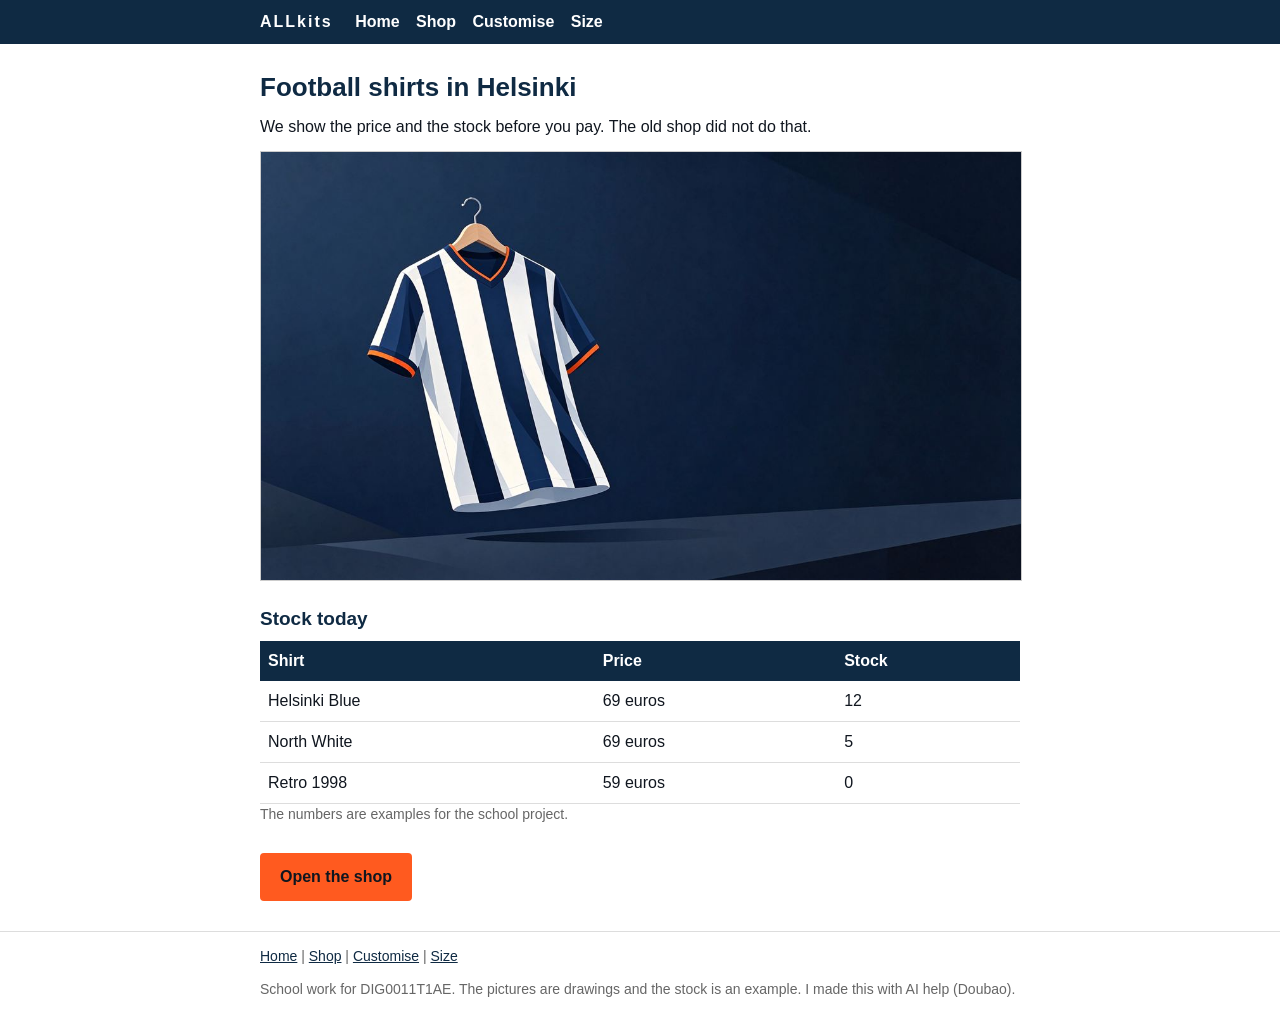
==== commit b90264e8: "Add files via upload" ====
--- a/index.html
+++ b/index.html
@@ -4,109 +4,70 @@
   <meta charset="utf-8">
   <meta name="viewport" content="width=device-width, initial-scale=1">
 
-  <title>KITVAULT - Football Shirts in Helsinki</title>
-  <meta name="description" content="KITVAULT is a small football shirt shop in Helsinki. Every shirt shows the price, the real stock and the size in centimetres, and you can print a name and number on the back.">
+  <title>ALLkits - Football Shirts in Helsinki</title>
+  <meta name="description" content="ALLkits sells football shirts in Helsinki. The table shows the price and the stock before you pay.">
 
   <link rel="stylesheet" href="style.css">
 </head>
 
 <body>
 
-  <div class="header">
-    <div class="container">
-      <div class="logo">KITVAULT</div>
-      <ul class="menu">
-        <li><a href="index.html">Home</a></li>
-        <li><a href="shop.html">Shop</a></li>
-        <li><a href="customise.html">Customise</a></li>
-        <li><a href="shop.html#size-guide">Size guide</a></li>
-      </ul>
+  <div class="top">
+    <div class="page">
+      <span class="logo">ALLkits</span>
+      <a href="index.html">Home</a>
+      <a href="shop.html">Shop</a>
+      <a href="customise.html">Customise</a>
+      <a href="shop.html#size-guide">Size</a>
     </div>
   </div>
 
-  <div class="hero">
-    <div class="container">
-      <h1>Real football shirts, made in Helsinki</h1>
-      <p>We are a small shop. We sell real football shirts. On every shirt you see the price and the stock before you pay. You can also print your name and number on the back.</p>
-      <a class="button" href="shop.html">See the shirts</a>
-      <a class="button button2" href="customise.html">Print a name</a>
-    </div>
-  </div>
+  <div class="page">
 
-  <div class="container">
+    <h1>Football shirts in Helsinki</h1>
+    <p>We show the price and the stock before you pay. The old shop did not do that.</p>
 
-    <img class="picture" src="images/hero-shirt.jpg" alt="A blue and white football shirt on a hanger">
+    <img src="images/hero-shirt.jpg" alt="A blue and white football shirt on a hanger">
 
-    <div class="section">
-      <h2>Why buy here</h2>
-      <ul class="reasons">
-        <li>The size is in centimetres. You can measure a shirt you already have.</li>
-        <li>The stock number is on the page. It is the number on our shelf.</li>
-        <li>We print the name and the number in our shop, in two days.</li>
-        <li>One price for every club: 69 euros. The print is 15 euros.</li>
-      </ul>
-    </div>
+    <h2>Stock today</h2>
+    <table>
+      <tr>
+        <th>Shirt</th>
+        <th>Price</th>
+        <th>Stock</th>
+      </tr>
+      <tr>
+        <td>Helsinki Blue</td>
+        <td>69 euros</td>
+        <td>12</td>
+      </tr>
+      <tr>
+        <td>North White</td>
+        <td>69 euros</td>
+        <td>5</td>
+      </tr>
+      <tr>
+        <td>Retro 1998</td>
+        <td>59 euros</td>
+        <td>0</td>
+      </tr>
+    </table>
 
-    <div class="section">
-      <h2>Popular shirts</h2>
+    <p class="note">The numbers are examples for the school project.</p>
 
-      <div class="product">
-        <h3>Helsinki Blue</h3>
-        <p>Home shirt, 2026 season. Sizes S to XL.</p>
-        <p class="price">69 euros</p>
-        <p class="small">12 in stock</p>
-      </div>
-
-      <div class="product">
-        <h3>North White</h3>
-        <p>Away shirt, 2026 season. Sizes M to XL.</p>
-        <p class="price">69 euros</p>
-        <p class="small">5 in stock</p>
-      </div>
-
-      <div class="product">
-        <h3>Retro 1998</h3>
-        <p>Old shirt from 1998. No sizes left.</p>
-        <p class="price">59 euros</p>
-        <p class="small">Sold out</p>
-      </div>
-
-      <p><a href="shop.html">All six shirts are on the Shop page.</a></p>
-    </div>
-
-    <div class="section">
-      <h2>Sold out in your size?</h2>
-      <p>Write your e-mail and your size. We send you one message when the shirt is back. We do not use the address for anything else.</p>
-
-      <form action="mailto:shop@kitvault.fi" method="post" enctype="text/plain">
-        <label for="email">Your e-mail</label>
-        <input type="email" id="email" name="email" required>
-
-        <label for="size">Your size</label>
-        <select id="size" name="size">
-          <option>S</option>
-          <option>M</option>
-          <option>L</option>
-          <option>XL</option>
-        </select>
-
-        <button class="button" type="submit">Tell me when it is back</button>
-      </form>
-
-      <p class="small">This page is a school project and has no server. The button opens your e-mail program with the message ready to send.</p>
-    </div>
+    <a class="button" href="shop.html">Open the shop</a>
 
   </div>
 
   <div class="footer">
-    <div class="container">
+    <div class="page">
       <p>
         <a href="index.html">Home</a> |
         <a href="shop.html">Shop</a> |
         <a href="customise.html">Customise</a> |
-        <a href="shop.html#size-guide">Size guide</a>
+        <a href="shop.html#size-guide">Size</a>
       </p>
-      <p>School project for DIG0011T1AE. The pictures are drawings, not photos. The stock numbers and the prices are examples. The text and the code were made with AI help (Doubao) and then checked by me.</p>
+      <p>School work for DIG0011T1AE. The pictures are drawings and the stock is an example. I made this with AI help (Doubao).</p>
     </div>
   </div>
 
--- a/style.css
+++ b/style.css
@@ -1,22 +1,62 @@
-/* style.css
-   This is the only stylesheet for the three pages.
-   Colours: dark blue #0f2a43, orange #ff5a1f,
-   light background #f7f8f6, dark text #10161f,
-   grey text #5c6878, light line #dce2e8. */
+/* style.css - all the styling for the three pages is in this file */
 
 body {
   margin: 0;
-  background-color: #f7f8f6;
+  background-color: #ffffff;
   color: #10161f;
   font-family: Arial, Helvetica, sans-serif;
   font-size: 16px;
-  line-height: 1.6;
+  line-height: 1.5;
 }
 
-h1, h2, h3 {
+/* The box that keeps the text in the middle. */
+.page {
+  width: 760px;
+  max-width: 100%;
+  margin-left: auto;
+  margin-right: auto;
+  padding-left: 16px;
+  padding-right: 16px;
+}
+
+/* The blue bar at the top of every page. */
+.top {
+  background-color: #0f2a43;
+  padding-top: 10px;
+  padding-bottom: 10px;
+}
+
+.logo {
+  display: inline-block;
+  margin-right: 18px;
+  color: #ffffff;
+  font-weight: bold;
+  letter-spacing: 2px;
+}
+
+.top a {
+  margin-right: 12px;
+  color: #ffffff;
+  text-decoration: none;
+  font-weight: bold;
+}
+
+.top a:hover {
+  color: #ff5a1f;
+}
+
+h1 {
+  margin-top: 24px;
+  margin-bottom: 8px;
   color: #0f2a43;
-  margin-top: 0;
-  margin-bottom: 10px;
+  font-size: 26px;
+}
+
+h2 {
+  margin-top: 24px;
+  margin-bottom: 8px;
+  color: #0f2a43;
+  font-size: 19px;
 }
 
 p {
@@ -24,218 +64,92 @@
   margin-bottom: 12px;
 }
 
-a {
-  color: #0f2a43;
+/* The picture on every page. */
+img {
+  display: block;
+  max-width: 100%;
+  margin-top: 12px;
+  margin-bottom: 6px;
+  border: 1px solid #cccccc;
 }
 
-img {
-  max-width: 100%;
+/* The table. */
+table {
+  width: 100%;
+  border-collapse: collapse;
+  margin-top: 8px;
 }
 
-/* The box in the middle of the page. */
-.container {
-  width: 900px;
-  max-width: 100%;
-  margin-left: auto;
-  margin-right: auto;
-  padding-left: 20px;
-  padding-right: 20px;
+th {
+  padding: 8px;
+  background-color: #0f2a43;
+  color: #ffffff;
+  text-align: left;
 }
 
-/* The white bar at the top with the logo and the menu. */
-.header {
-  background-color: #ffffff;
-  border-bottom: 2px solid #dce2e8;
-  padding-top: 12px;
-  padding-bottom: 12px;
+td {
+  padding: 8px;
+  border-bottom: 1px solid #dddddd;
 }
 
-.logo {
-  display: inline-block;
-  margin-right: 24px;
-  color: #0f2a43;
-  font-size: 24px;
-  font-weight: bold;
-  letter-spacing: 2px;
+/* The lists. */
+ul, ol {
+  margin-top: 8px;
+  padding-left: 22px;
 }
 
-.menu {
-  display: inline-block;
-  margin: 0;
-  padding: 0;
-  list-style: none;
+li {
+  margin-bottom: 6px;
 }
 
-.menu li {
-  display: inline-block;
-  margin-right: 14px;
-}
-
-.menu a {
-  color: #0f2a43;
-  text-decoration: none;
-  font-weight: bold;
-}
-
-.menu a:hover {
-  color: #ff5a1f;
-}
-
-/* The big blue box on the home page. */
-.hero {
-  background-color: #0f2a43;
-  color: #ffffff;
-  padding-top: 40px;
-  padding-bottom: 40px;
-}
-
-.hero h1 {
-  color: #ffffff;
-  font-size: 32px;
-}
-
-.hero p {
-  width: 640px;
-  max-width: 100%;
-}
-
-/* Buttons. A link can look like a button too. */
+/* The button. */
 .button {
   display: inline-block;
-  margin-top: 8px;
-  margin-right: 8px;
-  padding: 12px 20px;
+  margin-top: 16px;
+  padding: 10px 18px;
   background-color: #ff5a1f;
   color: #10161f;
   text-decoration: none;
   font-weight: bold;
-  font-size: 16px;
-  border: none;
+  border: 2px solid #ff5a1f;
   border-radius: 4px;
-  cursor: pointer;
 }
 
 .button:hover {
-  background-color: #e8480c;
+  background-color: #ffffff;
+  color: #ff5a1f;
 }
 
-.button2 {
-  background-color: #ffffff;
-}
-
-.button2:hover {
-  background-color: #dce2e8;
-}
-
-/* One part of the page. */
-.section {
-  padding-top: 24px;
-  padding-bottom: 8px;
-}
-
-/* The list of reasons. */
-.reasons {
-  padding-left: 20px;
-}
-
-.reasons li {
-  margin-bottom: 8px;
-}
-
-/* The picture that every page has. */
-.picture {
-  display: block;
-  margin-top: 20px;
-  margin-bottom: 8px;
-  border: 1px solid #dce2e8;
-  border-radius: 6px;
-}
-
-/* Small grey text under a picture or a form. */
-.small {
-  color: #5c6878;
+/* Small grey text under the pictures and the tables. */
+.note {
+  color: #666666;
   font-size: 14px;
 }
 
-/* One shirt on the home page. */
-.product {
-  background-color: #ffffff;
-  border: 1px solid #dce2e8;
-  padding: 12px 16px;
-  margin-bottom: 12px;
-}
-
-.product .price {
-  color: #ff5a1f;
-  font-weight: bold;
-  margin-bottom: 4px;
-}
-
-/* The tables. */
-table {
-  width: 100%;
-  border-collapse: collapse;
-  background-color: #ffffff;
-}
-
-th {
-  background-color: #0f2a43;
-  color: #ffffff;
-  text-align: left;
-  padding: 10px;
-}
-
-td {
-  padding: 10px;
-  border-bottom: 1px solid #dce2e8;
-}
-
-/* The forms. */
-form {
-  background-color: #ffffff;
-  border: 1px solid #dce2e8;
-  padding: 16px;
-}
-
-label {
-  display: block;
-  margin-top: 12px;
-  margin-bottom: 4px;
-  font-weight: bold;
-}
-
-input, select {
-  width: 100%;
-  max-width: 320px;
-  padding: 8px;
-  border: 1px solid #dce2e8;
-  font-size: 16px;
-}
-
-/* The blue bar at the bottom. */
+/* The footer. */
 .footer {
-  background-color: #0f2a43;
-  color: #cfdae5;
-  padding-top: 24px;
-  padding-bottom: 24px;
-  margin-top: 32px;
+  margin-top: 30px;
+  padding-top: 14px;
+  padding-bottom: 14px;
+  border-top: 1px solid #dddddd;
+  color: #666666;
   font-size: 14px;
 }
 
 .footer a {
-  color: #ffffff;
+  color: #0f2a43;
 }
 
-/* On a small screen the menu goes under the logo. */
-@media (max-width: 700px) {
+/* On a small screen the logo goes on its own line. */
+@media (max-width: 620px) {
 
-  .menu li {
+  .logo {
     display: block;
     margin-bottom: 6px;
   }
 
-  .hero h1 {
-    font-size: 26px;
+  h1 {
+    font-size: 22px;
   }
 
   table {
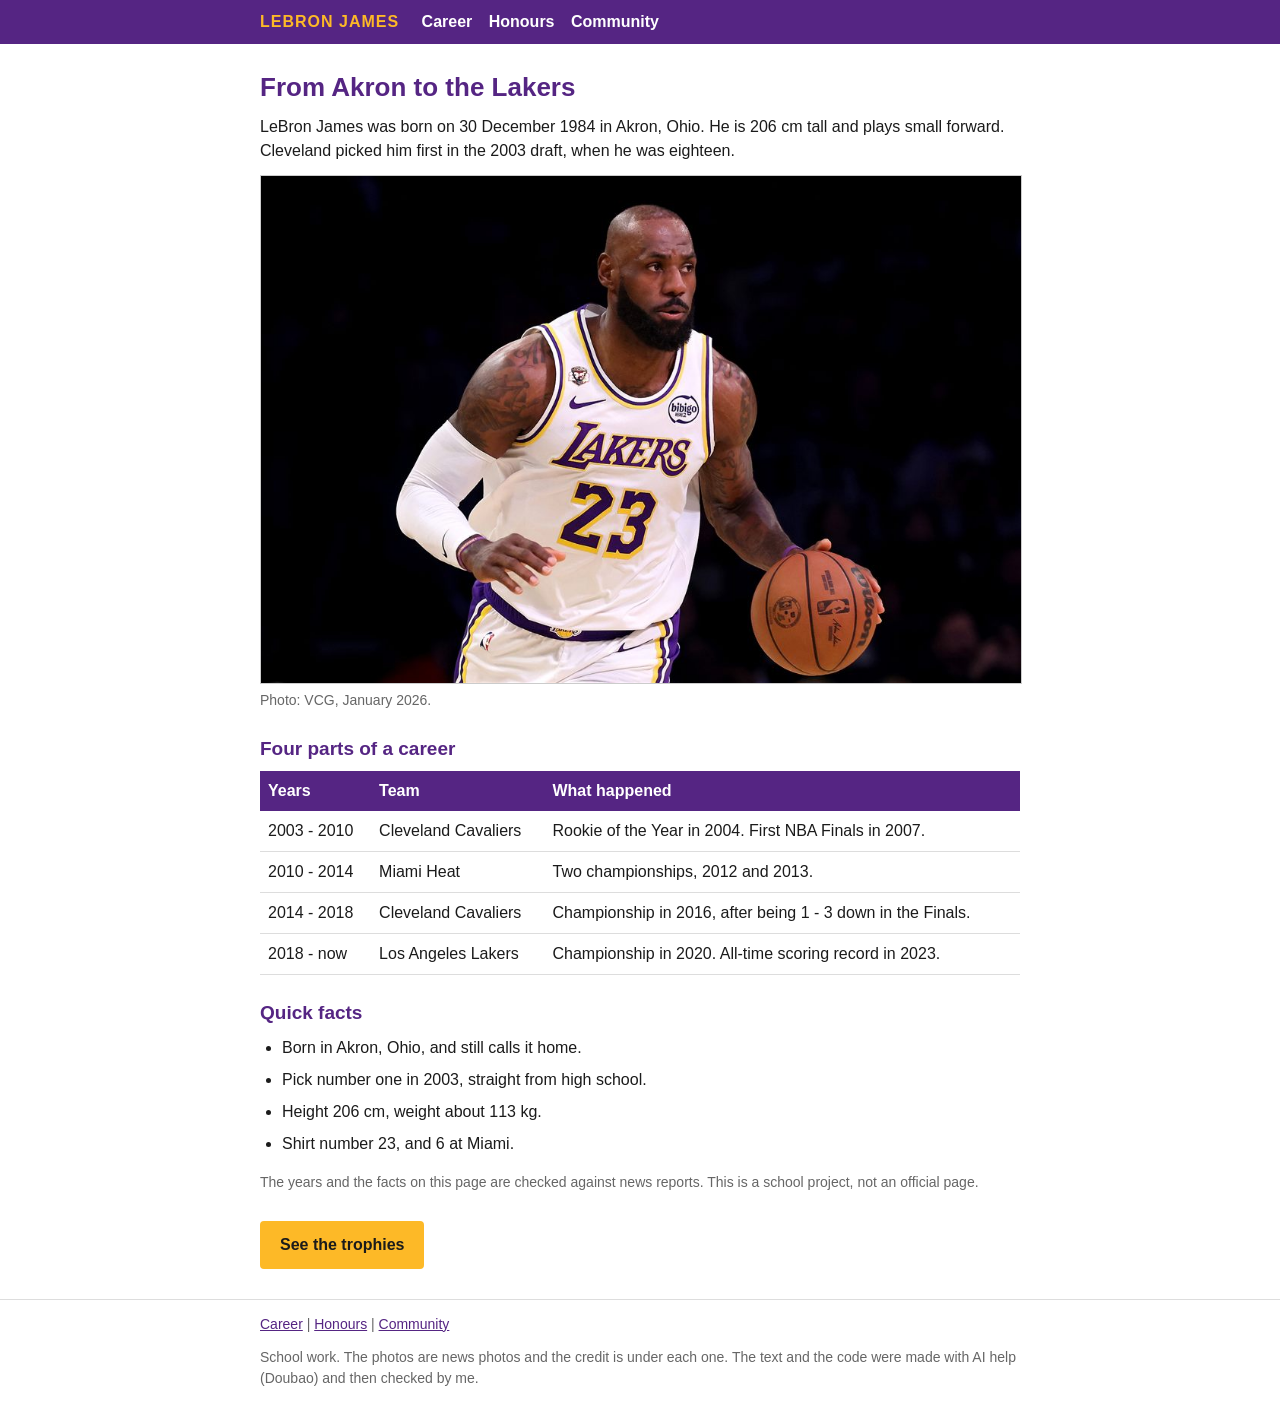
==== commit 056ab34e: "Add files via upload" ====
--- a/index.html
+++ b/index.html
@@ -4,8 +4,8 @@
   <meta charset="utf-8">
   <meta name="viewport" content="width=device-width, initial-scale=1">
 
-  <title>ALLkits - Football Shirts in Helsinki</title>
-  <meta name="description" content="ALLkits sells football shirts in Helsinki. The table shows the price and the stock before you pay.">
+  <title>LeBron James - Career | From Akron to the Lakers</title>
+  <meta name="description" content="LeBron James was born in Akron, Ohio in 1984 and was picked first in the 2003 draft. This page gives the four parts of his career and a table of his teams.">
 
   <link rel="stylesheet" href="style.css">
 </head>
@@ -14,60 +14,72 @@
 
   <div class="top">
     <div class="page">
-      <span class="logo">ALLkits</span>
-      <a href="index.html">Home</a>
-      <a href="shop.html">Shop</a>
-      <a href="customise.html">Customise</a>
-      <a href="shop.html#size-guide">Size</a>
+      <span class="logo">LEBRON JAMES</span>
+      <a href="index.html">Career</a>
+      <a href="honours.html">Honours</a>
+      <a href="community.html">Community</a>
     </div>
   </div>
 
   <div class="page">
 
-    <h1>Football shirts in Helsinki</h1>
-    <p>We show the price and the stock before you pay. The old shop did not do that.</p>
+    <h1>From Akron to the Lakers</h1>
+    <p>LeBron James was born on 30 December 1984 in Akron, Ohio. He is 206 cm tall and plays small forward. Cleveland picked him first in the 2003 draft, when he was eighteen.</p>
 
-    <img src="images/hero-shirt.jpg" alt="A blue and white football shirt on a hanger">
+    <img src="images/career.jpg" alt="LeBron James dribbling the ball in a Lakers white shirt, number 23">
+    <p class="note">Photo: VCG, January 2026.</p>
 
-    <h2>Stock today</h2>
+    <h2>Four parts of a career</h2>
     <table>
       <tr>
-        <th>Shirt</th>
-        <th>Price</th>
-        <th>Stock</th>
+        <th>Years</th>
+        <th>Team</th>
+        <th>What happened</th>
       </tr>
       <tr>
-        <td>Helsinki Blue</td>
-        <td>69 euros</td>
-        <td>12</td>
+        <td>2003 - 2010</td>
+        <td>Cleveland Cavaliers</td>
+        <td>Rookie of the Year in 2004. First NBA Finals in 2007.</td>
       </tr>
       <tr>
-        <td>North White</td>
-        <td>69 euros</td>
-        <td>5</td>
+        <td>2010 - 2014</td>
+        <td>Miami Heat</td>
+        <td>Two championships, 2012 and 2013.</td>
       </tr>
       <tr>
-        <td>Retro 1998</td>
-        <td>59 euros</td>
-        <td>0</td>
+        <td>2014 - 2018</td>
+        <td>Cleveland Cavaliers</td>
+        <td>Championship in 2016, after being 1 - 3 down in the Finals.</td>
+      </tr>
+      <tr>
+        <td>2018 - now</td>
+        <td>Los Angeles Lakers</td>
+        <td>Championship in 2020. All-time scoring record in 2023.</td>
       </tr>
     </table>
 
-    <p class="note">The numbers are examples for the school project.</p>
+    <h2>Quick facts</h2>
+    <ul>
+      <li>Born in Akron, Ohio, and still calls it home.</li>
+      <li>Pick number one in 2003, straight from high school.</li>
+      <li>Height 206 cm, weight about 113 kg.</li>
+      <li>Shirt number 23, and 6 at Miami.</li>
+    </ul>
 
-    <a class="button" href="shop.html">Open the shop</a>
+    <p class="note">The years and the facts on this page are checked against news reports. This is a school project, not an official page.</p>
+
+    <a class="button" href="honours.html">See the trophies</a>
 
   </div>
 
   <div class="footer">
     <div class="page">
       <p>
-        <a href="index.html">Home</a> |
-        <a href="shop.html">Shop</a> |
-        <a href="customise.html">Customise</a> |
-        <a href="shop.html#size-guide">Size</a>
+        <a href="index.html">Career</a> |
+        <a href="honours.html">Honours</a> |
+        <a href="community.html">Community</a>
       </p>
-      <p>School work for DIG0011T1AE. The pictures are drawings and the stock is an example. I made this with AI help (Doubao).</p>
+      <p>School work. The photos are news photos and the credit is under each one. The text and the code were made with AI help (Doubao) and then checked by me.</p>
     </div>
   </div>
 
--- a/style.css
+++ b/style.css
@@ -1,9 +1,10 @@
-/* style.css - all the styling for the three pages is in this file */
+/* style.css - all the styling for the three pages is in this file.
+   Colours: purple #552583, gold #fdb927, dark text #1b1b1b, grey #666666. */
 
 body {
   margin: 0;
   background-color: #ffffff;
-  color: #10161f;
+  color: #1b1b1b;
   font-family: Arial, Helvetica, sans-serif;
   font-size: 16px;
   line-height: 1.5;
@@ -19,9 +20,9 @@
   padding-right: 16px;
 }
 
-/* The blue bar at the top of every page. */
+/* The purple bar at the top of every page. */
 .top {
-  background-color: #0f2a43;
+  background-color: #552583;
   padding-top: 10px;
   padding-bottom: 10px;
 }
@@ -29,9 +30,9 @@
 .logo {
   display: inline-block;
   margin-right: 18px;
-  color: #ffffff;
+  color: #fdb927;
   font-weight: bold;
-  letter-spacing: 2px;
+  letter-spacing: 1px;
 }
 
 .top a {
@@ -42,20 +43,20 @@
 }
 
 .top a:hover {
-  color: #ff5a1f;
+  color: #fdb927;
 }
 
 h1 {
   margin-top: 24px;
   margin-bottom: 8px;
-  color: #0f2a43;
+  color: #552583;
   font-size: 26px;
 }
 
 h2 {
   margin-top: 24px;
   margin-bottom: 8px;
-  color: #0f2a43;
+  color: #552583;
   font-size: 19px;
 }
 
@@ -82,7 +83,7 @@
 
 th {
   padding: 8px;
-  background-color: #0f2a43;
+  background-color: #552583;
   color: #ffffff;
   text-align: left;
 }
@@ -99,7 +100,7 @@
 }
 
 li {
-  margin-bottom: 6px;
+  margin-bottom: 8px;
 }
 
 /* The button. */
@@ -107,20 +108,21 @@
   display: inline-block;
   margin-top: 16px;
   padding: 10px 18px;
-  background-color: #ff5a1f;
-  color: #10161f;
+  background-color: #fdb927;
+  color: #1b1b1b;
   text-decoration: none;
   font-weight: bold;
-  border: 2px solid #ff5a1f;
+  border: 2px solid #fdb927;
   border-radius: 4px;
 }
 
 .button:hover {
   background-color: #ffffff;
-  color: #ff5a1f;
+  color: #552583;
+  border-color: #552583;
 }
 
-/* Small grey text under the pictures and the tables. */
+/* Small grey text: photo credits and notes. */
 .note {
   color: #666666;
   font-size: 14px;
@@ -137,7 +139,7 @@
 }
 
 .footer a {
-  color: #0f2a43;
+  color: #552583;
 }
 
 /* On a small screen the logo goes on its own line. */
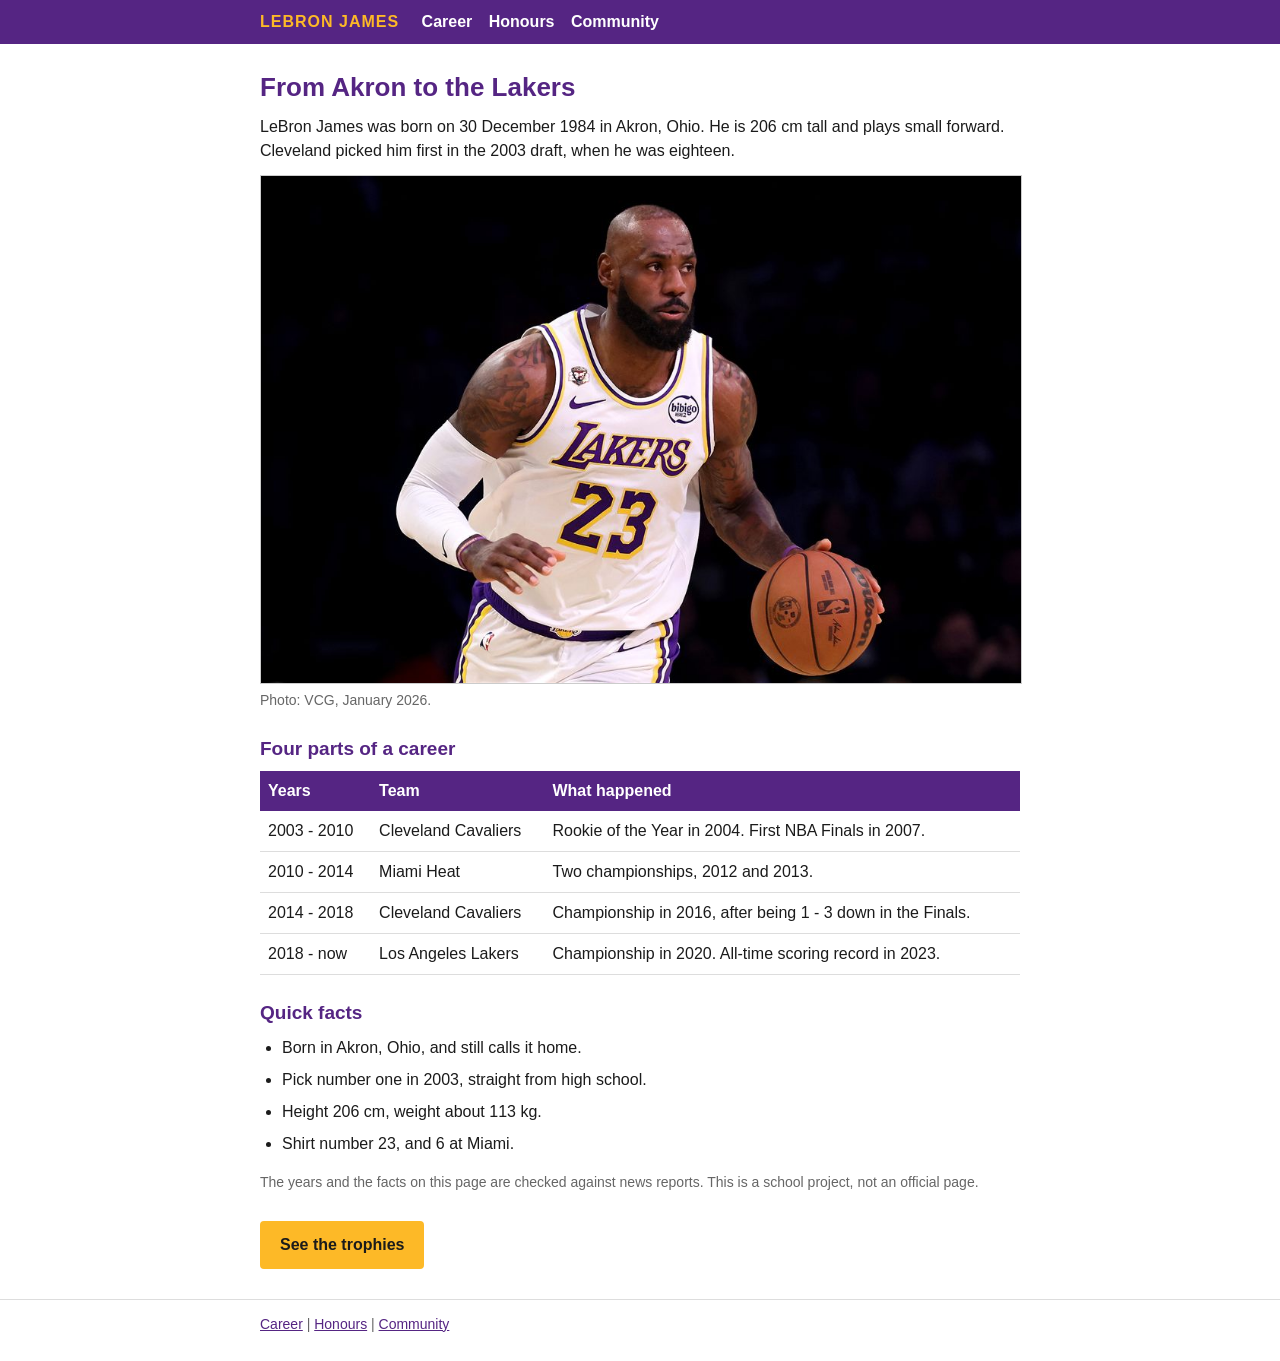
==== commit 5fb45ba2: "Add files via upload" ====
--- a/index.html
+++ b/index.html
@@ -79,8 +79,7 @@
         <a href="honours.html">Honours</a> |
         <a href="community.html">Community</a>
       </p>
-      <p>School work. The photos are news photos and the credit is under each one. The text and the code were made with AI help (Doubao) and then checked by me.</p>
-    </div>
+      
   </div>
 
 </body>
